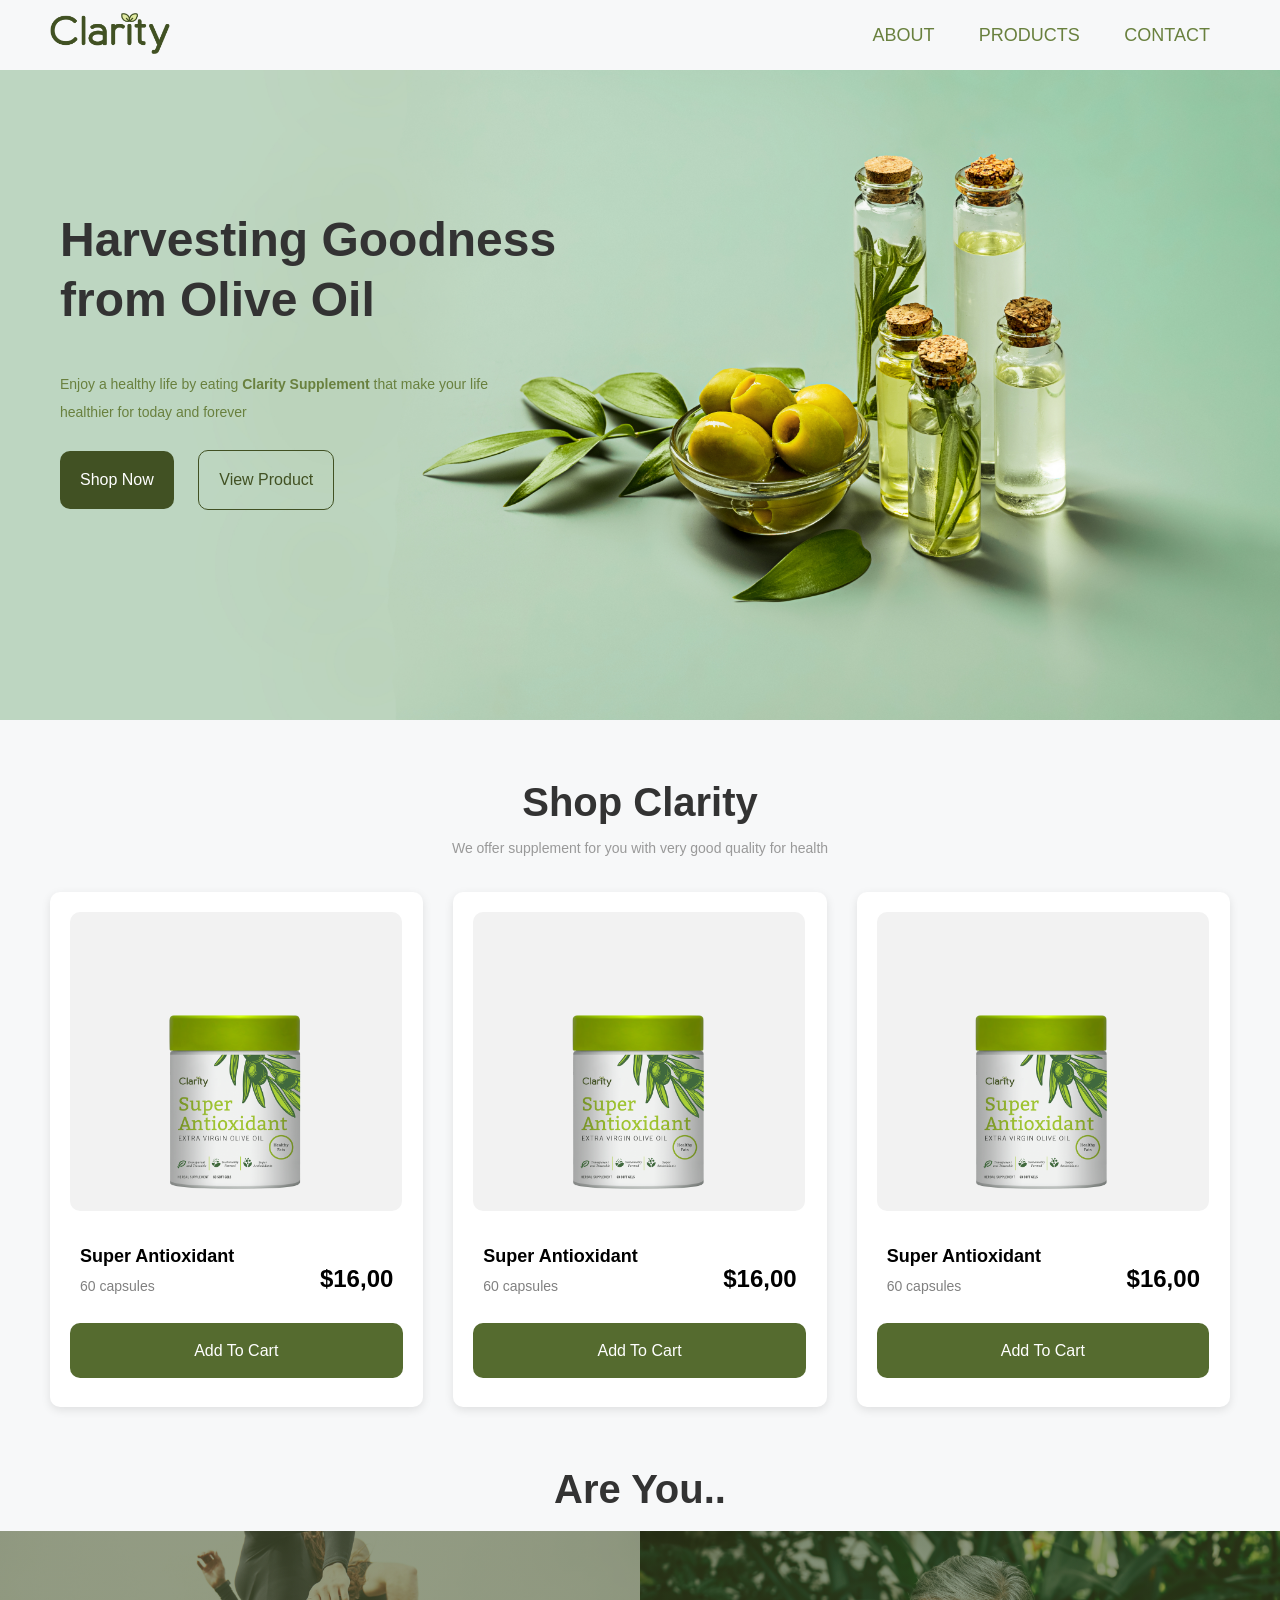
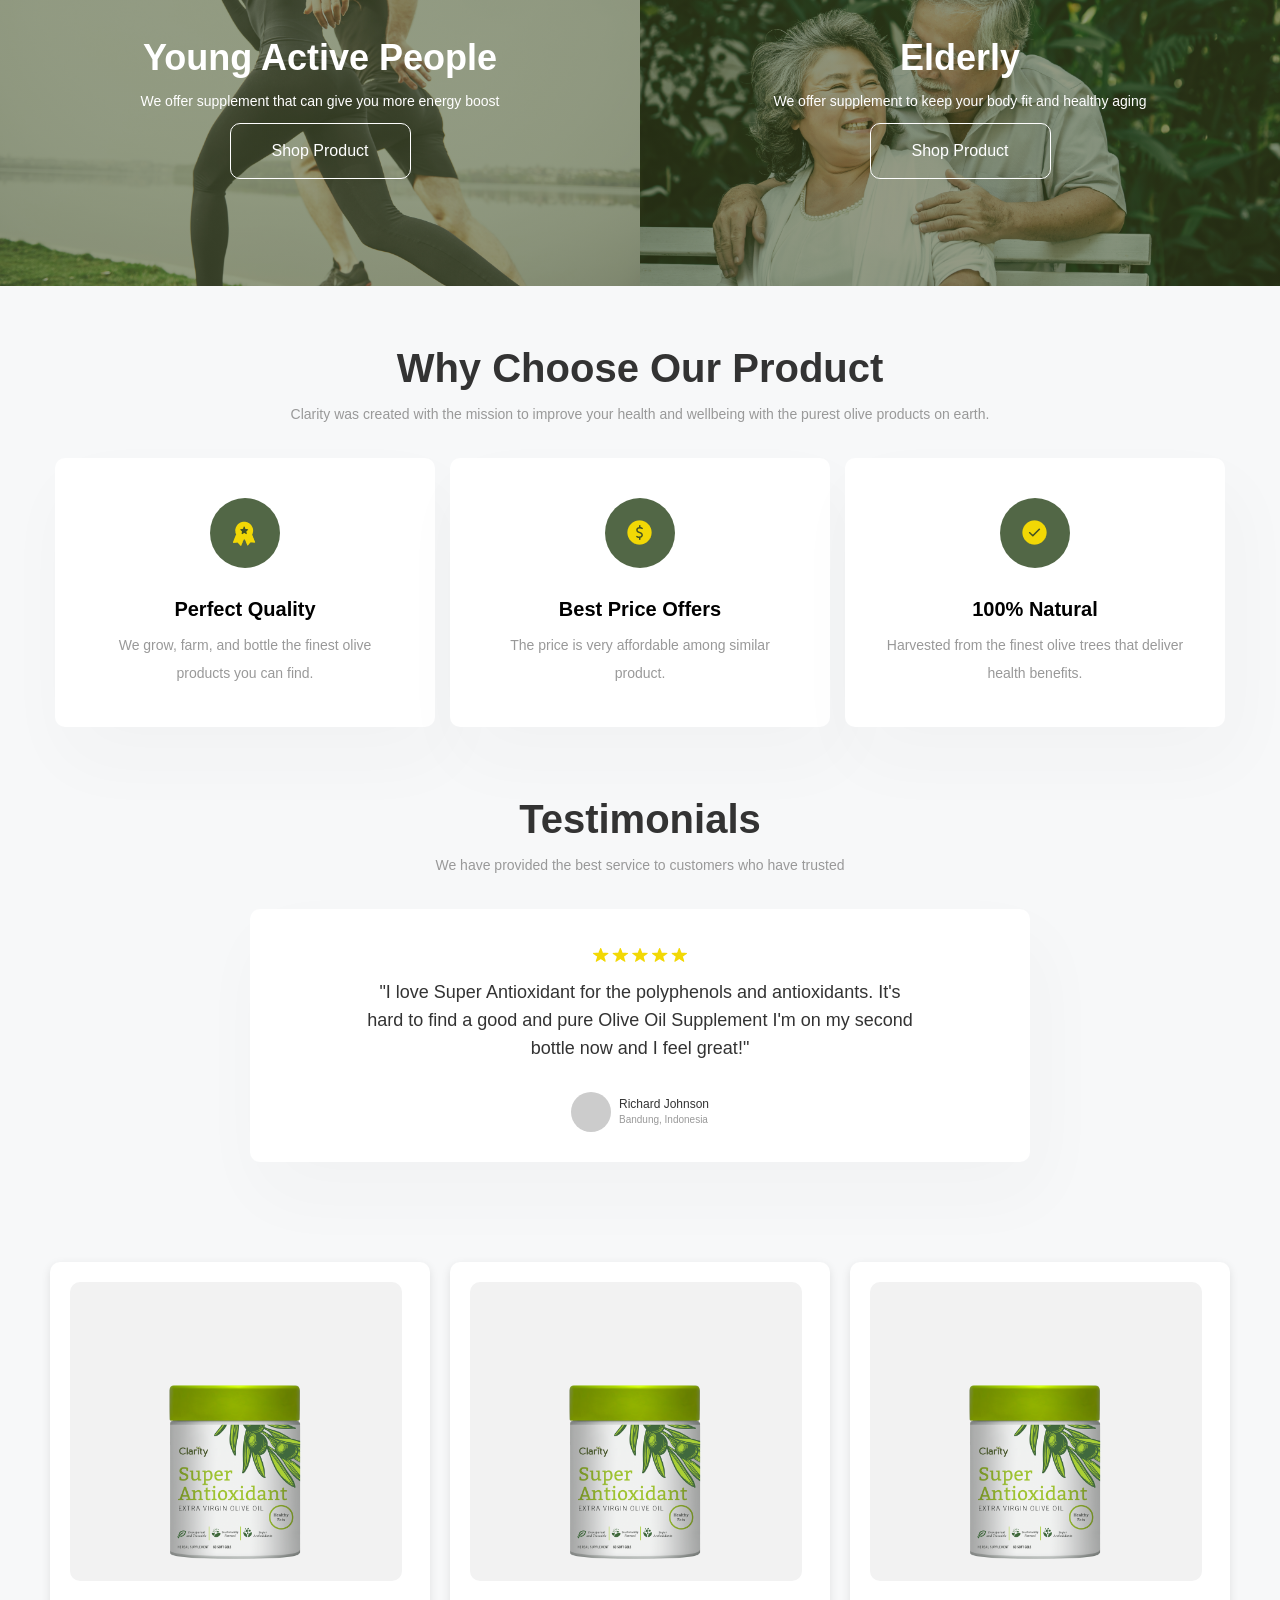
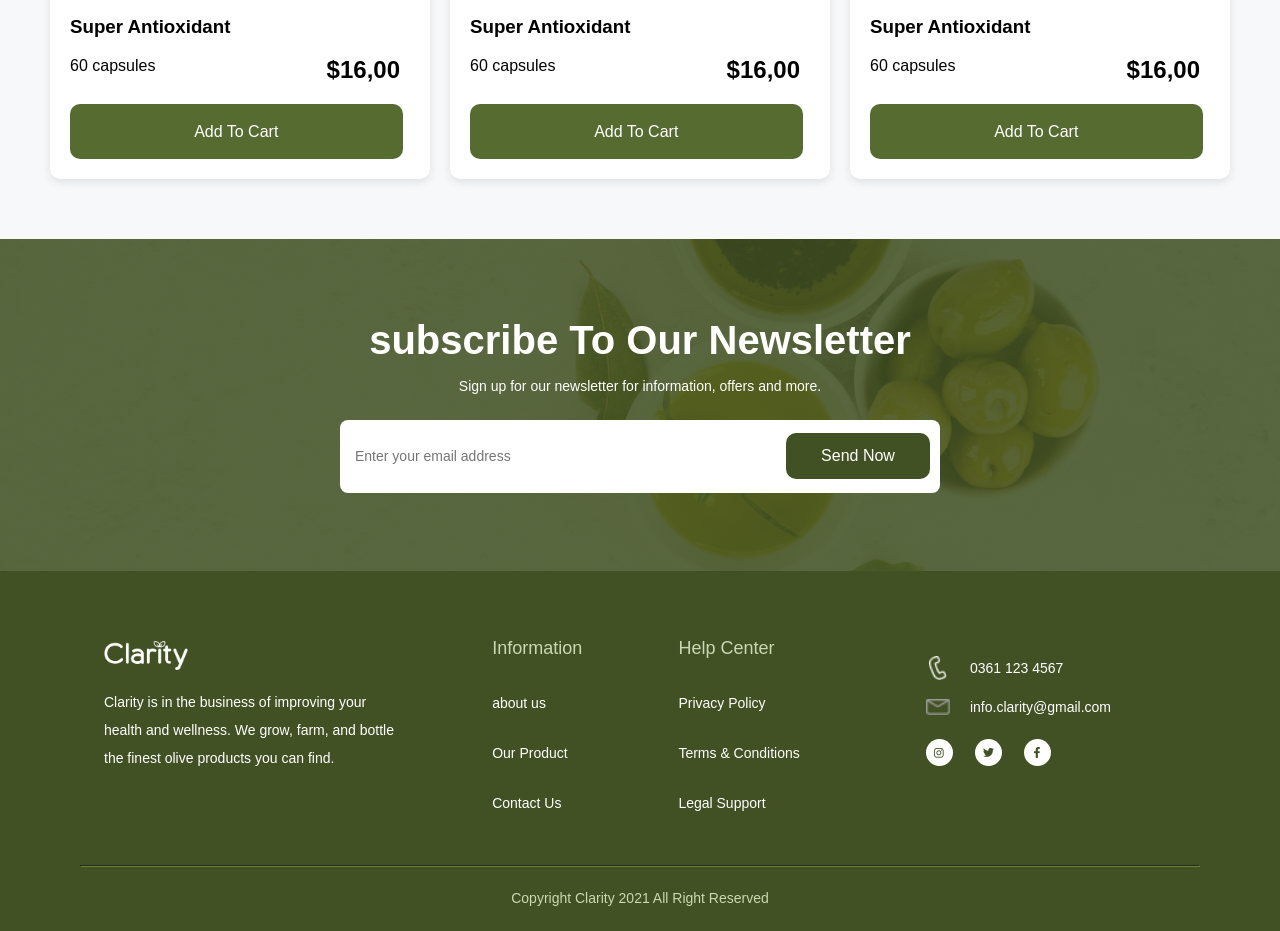
==== index.html @ 13e06db3 "Add files via upload" ====
<!DOCTYPE html>
<html lang="en">

<head>
    <meta charset="UTF-8">
    <meta name="viewport" content="width=device-width, initial-scale=1.0">
    <title>Clarity</title>
    <link rel="stylesheet" href="style.css">
    <script src="script.js"></script>
</head>


<body>
    <nav class="navbar">
        <a href="#" class="logo">
            <img src="image/logo-02.png" alt="logo">
        </a>
        <div class="nav-mobile">
            <button class="hamburger" onclick="toggleMenu()">☰</button>
            <div class="nav-menu" id="nav-menu">
                <a href="#ABOUT">ABOUT</a>
                <a href="#PRODUCTS">PRODUCTS</a>
                <a href="#CONTACT">CONTACT</a>
            </div>
        </div>

        <div class="nav-link">
            <a href="#ABOUT">ABOUT</a>
            <a href="#PRODUCTS">PRODUCTS</a>
            <a href="#CONTACT">CONTACT</a>
        </div>
    </nav>

    <section>
        <div class="hero">
            <div class="hero-text">
                <h1>Harvesting Goodness
                    from Olive Oil</h1>
                <p>Enjoy a healthy life by eating <span><strong>Clarity Supplement</strong> </span> that make your life
                    healthier for today and forever</p>
            </div>
            <div class="hero-button">
                <a href="#Shop" class="button-green button button-shop">Shop Now</a>
                <a href="#View" class="button-transparent button button-view">View Product</a>
            </div>
        </div>
    </section>

    <section>
        <div class="shop" id="PRODUCTS">
            <h2>Shop Clarity</h2>
            <p>We offer supplement for you with very good quality for health</p>
            <div class="product-container container">
                <div class="card">
                    <img src="image/supplement.png" alt="Super Antioxidant">
                    <h3>Super Antioxidant</h3>
                    <p>60 capsules</p>
                    <div class="price">
                        <span>$16,00</span>
                    </div>
                    <button class="button-green">Add To Cart</button>
                </div>
                <div class="card">
                    <img src="image/supplement.png" alt="Super Antioxidant">
                    <h3>Super Antioxidant</h3>
                    <p>60 capsules</p>
                    <div class="price">
                        <span>$16,00</span>
                    </div>
                    <button class="button-green">Add To Cart</button>
                </div>
                <div class="card">
                    <img src="image/supplement.png" alt="Super Antioxidant">
                    <h3>Super Antioxidant</h3>
                    <p>60 capsules</p>
                    <div class="price">
                        <span>$16,00</span>
                    </div>
                    <button class="button-green">Add To Cart</button>
                </div>
            </div>
        </div>
    </section>

        <div class="are">
            <h2>Are You..</h2>
            <div class="are-container">
                <div class="young">
                    <h3>Young Active People</h3>
                    <p>We offer supplement that can give you more energy boost</p>
                    <button class="button-transparent">Shop Product</button>
                </div>
                <div class="elderly">
                    <h3>Elderly</h3>
                    <p>We offer supplement to keep your body fit and healthy aging</p>
                    <button class="button-transparent">Shop Product</button>
                </div>
            </div>
        </div>


    <section>
        <div class="why">
            <h2>Why Choose Our Product</h2>
            <p>Clarity was created with the mission to improve your health and wellbeing with the purest olive products
                on
                earth.</p>
            <div class="why-container">
                <div class="why-card">
                    <div class="icon"><img src="image/37.png" alt="icon"></div>
                    <h3>Perfect Quality</h3>
                    <p>We grow, farm, and bottle the finest olive
                        products you can find.</p>
                </div>
                <div class="why-card">
                    <div class="icon"><img src="image/$.png" alt="icon"></div>
                    <h3>Best Price Offers</h3>
                    <p>The price is very affordable among
                        similar product.</p>
                </div>
                <div class="why-card">
                    <div class="icon"><img src="image/14.png" alt="icon"></div>
                    <h3>100% Natural</h3>
                    <p>Harvested from the finest olive trees
                        that deliver health benefits.</p>
                </div>
            </div>
        </div>

    </section>

        <div class="testimoni">
            <h2>Testimonials</h2>
            <p>We have provided the best service to customers who have trusted</p>

            <div class="desc-testi">
                <div class="stars">
                    <img src="image/Group 1685.png" alt="stars">
                </div>

                <p>"I love Super Antioxidant for the polyphenols and antioxidants.
                    It's hard to find a good and pure Olive Oil Supplement
                    I'm on my second bottle now and I feel great!"</p>

                <div class="profile">
                    <div class="profile-img"></div>
                    <div class="profile-info">
                        <p class="name">Richard Johnson</p>
                        <p class="location">Bandung, Indonesia</p>
                    </div>
                </div>
            </div>
        </div>


    <section>
        <div class="container">
            <div class="card-container">
                <div class="card1">
                    <img src="image/supplement.png" alt="Super Antioxidant">
                    <h3>Super Antioxidant</h3>
                    <p>60 capsules</p>
                    <div class="price">
                        <span>$16,00</span>
                    </div>
                    <button>Add To Cart</button>
                </div>

                <div class="card2">
                    <img src="image/supplement.png" alt="Super Antioxidant">
                    <h3>Super Antioxidant</h3>
                    <p>60 capsules</p>
                    <div class="price">
                        <span>$16,00</span>
                    </div>
                    <button>Add To Cart</button>
                </div>

                <div class="card3">
                    <img src="image/supplement.png" alt="Super Antioxidant">
                    <h3>Super Antioxidant</h3>
                    <p>60 capsules</p>
                    <div class="price">
                        <span>$16,00</span>
                    </div>
                    <button>Add To Cart</button>
                </div>
            </div>
        </div>
    </section>

        <div class="subscribe">
            <h2>subscribe To Our Newsletter</h2>
            <p>Sign up for our newsletter for information, offers and more.</p>
            <div class="send-subscribe">
                <input type="email" id="email" placeholder="Enter your email address" />
                <button type="submit" class="button submit-subscribe button-green">Send Now</button>
            </div>
        </div>


    <section>
        <footer id="CONTACT">
            <div class="footer-content container">
                <div class="footer-top">
                    <img src="image/logo-footer.png" alt="footer-logo">
                    <p class="desc-footer">
                        Clarity is in the business of improving
                        your health and wellness. We grow, farm,
                        and bottle the finest olive products you
                        can find.
                    </p>
                </div>

                <div class="information">
                    <h3>Information</h3>
                    <p><a href="#about_us">about us</a></p>
                    <p><a href="#Our_Product">Our Product</a></p>
                    <p><a href="#Contact_Us">Contact Us</a></p>
                </div>

                <div class="help-center">
                    <h3>Help Center</h3>
                    <p>Privacy Policy</p>
                    <p>Terms & Conditions</p>
                    <p>Legal Support</p>
                </div>

                <div class="footer-box">
                    <div class="call-email">
                        <div class="contact-item">
                            <img src="image/no-telp.png" alt="no-telp">
                            <p>0361 123 4567</p>
                        </div>
                        <div class="contact-item">
                            <img src="image/email.png" alt="email">
                            <p>info.clarity@gmail.com</p>
                        </div>
                    </div>

                    <div class="social-media">
                        <a><img src="image/ig.png" alt="ig"></a>
                        <a><img src="image/twiter.png" alt="twiter"></a>
                        <a><img src="image/fb.png" alt="fb"></a>
                    </div>
                </div>
            </div>
            
            <div class="footer-bottom">
                <hr>
                <p>Copyright Clarity 2021 All Right Reserved</p>
            </div>
        </footer>
    </section>

</body>

</html>
---- style.css ----
* {
    box-sizing: border-box;
}

html,
body {
    width: 100%;
    max-width: 100%;
    margin: 0;
    padding: 0;
    overflow-x: hidden;
}

body {

    font-family: sans-serif;
    background-color: #F7F8F9;
}



.card button,
.submit-subscribe {
    cursor: pointer;
}

h1,
h2,
.desc-testi p {
    color: #333333;
}

button,
input,
textarea,
select {
    font-family: inherit;
}

/*--header--*/

.logo img {
    width: 120px;
    height: 41px;
}

.navbar {
    display: flex;
    justify-content: space-between;
    align-items: center;
    padding: 15px 50px;
    height: auto;
    max-height: 70px;
}

.nav-link a {
    font-size: 18px;
    line-height: 100%;
    color: #69803E;
    text-decoration: none;
    margin: 0 20px;
}

.nav-mobile {
    display: none;
}

/*--hero--*/

.hero {
    position: relative;
    width: 100%;
    height: 650px;
    padding: 100px 60px;
    overflow: hidden;
}

.hero::before {
    content: "";
    position: absolute;
    inset: 0;
    background-image: url(image/bg-header.jpg);
    background-size: cover;
    background-position: 50% 50%;
    background-repeat: no-repeat;
    transform: scaleX(-1);
    z-index: 0;
}

.hero-text,
.hero-button,
.hero-button .button-view {
    position: relative;
    z-index: 1;
}

.hero-text h1 {
    font-family: sans-serif;
    width: 530px;
    height: 120px;
    font-weight: 700;
    font-size: 48px;
    line-height: 60px;
    font-weight: bold;
}

.hero p {
    color: #69803E;
    width: 476px;
    height: 56px;
    font-weight: 400;
    font-size: 14px;
    line-height: 28px;
}

.hero-button a {
    display: inline-block;
    color: #fff;
    border-radius: 10px;
    text-decoration: none;
    background-color: #415123;
    padding: 20px;
    margin: 10px 20px 0 0;
}

.hero-button .button-view {
    background: transparent;
    border: 1px solid #415123;
    color: #415123;
    border-width: 1px;
    border-radius: 10px;
}

/*-- product --*/
.shop h2,
.are h2,
.why h2,
.testimoni h2,
.subscribe h2 {
    font-weight: 700;
    font-size: 40px;
    line-height: 64px;
    text-align: center;
    margin: 0;
}

.shop p,
.why p,
.testimoni p,
.subscribe p {
    font-size: 14px;
    text-align: center;
    margin: 0 auto;
    color: #999999;
    margin-bottom: 30px;
    line-height: 28px;
}

.shop h2 {
    margin-top: 50px;
}

.shop {
    text-align: center;
}

.product-container {
    display: flex;
    justify-content: center;
    gap: 30px;
    padding: 0 20px;
}

.card {
    width: 100%;
    max-width: 380px;
    height: 514.58px;
    background: #fff;
    padding: 20px;
    border-radius: 10px;
    box-shadow: 0 3px 10px rgba(0, 0, 0, 0.1);
    text-align: left;
}

.card img {
    display: block;
    justify-self: center;
    margin-bottom: 35px;
    max-width: 332px;
    width: 100%;
    height: 298.85px;
    border-radius: 10px;
    background: #F2F2F2;
    object-fit: contain;
}

.card h3 {
    margin: 0 0 5px 10px;
    font-size: 18px;
    text-align: left;
}

.card p {
    margin: 0;
    margin-left: 10px;
    color: gray;
    font-size: 14px;
    text-align: left;
}

.price {
    font-weight: 600;
    font-size: 24px;
    text-align: right;
    margin: -35px 10px 20px 0;
}


.card button {
    width: 100%;
    max-width: 332.5px;
    height: 55.42px;
    background: #556b2f;
    font-size: 16px;
    color: white;
    border: none;
    border-radius: 10px;
    cursor: pointer;
    margin-top: 10px;
}

.card button:hover,
.submit-subscribe:hover,
.button-shop:hover {
    background: #2d3a17;
}

/*--are--*/

.are {
    text-align: center;
    padding: 50px 0;
    margin: 0;
    width: 100%;
    height: auto;
}

.are h2 {
    margin-bottom: 10px;
}

.are-container {
    display: flex;
    width: 100%;
    gap: 0;
    margin: 0;
}

.young,
.elderly {
    position: relative;
    width: 50%;
    height: 355px;

    background-size: cover;
    background-position: center;
    background-repeat: no-repeat;

    display: flex;
    flex-direction: column;
    justify-content: center;
    align-items: center;

    color: white;
    text-align: center;
}

.young {
    background-image: linear-gradient(rgba(65, 81, 35, 0.55),
            rgba(65, 81, 35, 0.55)),
        url("image/young.jpg");
}

.elderly {
    background-image: linear-gradient(rgba(65, 81, 35, 0.55),
            rgba(65, 81, 35, 0.55)),
        url("image/alder.jpg");
}

.are-container h3 {
    font-size: 36px;
    margin: 0;
    color: white;
}

.young p,
.elderly p {
    font-size: 14px;
}

.are button {
    background: transparent;
    border: 1px solid white;
    color: white;
    width: 181px;
    height: 56px;
    border-width: 1px;
    border-radius: 10px;
    font-size: 16px;
}

/*--why--*/

.why {
    text-align: center;
    width: 100%;
    height: auto;
}

.why-container {
    display: flex;
    justify-content: center;
    gap: 15px;
    margin: 20px 0;
    width: 100%;
    padding: 0 20px;
}

.why-card {
    background: white;
    width: 380px;
    height: auto;
    padding: 40px;
    border-radius: 10px;
    box-shadow: 10px 32px 72px 0px rgba(51, 51, 51, 0.03);
    border-radius: 10px;
}



.why-container .icon {
    width: 70.8px;
    height: 70.8px;
    background-color: #526746;
    border-radius: 50%;
    margin: 0 auto;
    display: flex;
    justify-content: center;
    align-items: center;

    font-size: 25px;

}

.why-card h3 {
    font-size: 20px;
    margin: 30px 0 10px;
}

.why-card p {
    color: #999;
    font-size: 14px;
    line-height: 28px;
    margin: 0;
}

/*--testimoni--*/
.testimoni {
    text-align: center;
    padding: 40px 0;
    margin-bottom: 60px;
    width: 100%;
    height: auto;
}

.desc-testi {
    padding: 30px 20px;
    margin: 0 auto;
    width: 780px;
    max-width: 90%;
    min-height: 243px;
    background: #FFFFFF;
    box-shadow: 10px 32px 72px 0px rgba(51, 51, 51, 0.03);
    border-radius: 10px;
}

.stars {
    padding-bottom: 10px;
}

.desc-testi .stars {
    font-size: 25px;
}

.desc-testi>p {
    width: 551px;
    max-width: 90%;
    margin: 0 auto;
    font-size: 18px;
    line-height: 28px;
    text-align: center;
    color: #333333;

}

.profile {
    display: flex;
    justify-content: center;
    align-items: center;
    gap: 8px;
    margin-top: 30px;
}

.profile-info p {
    margin: 0;
    line-height: 15px;
    text-align: left;
}

.profile-info .name {
    font-size: 12px;
    color: #333333;
}

.profile-info .location {
    font-size: 10px;
    color: #999999;
}


.profile-img {
    width: 40px;
    height: 40px;
    border-radius: 50%;
    background: #ccc;
}

/*--subscribe--*/
.subscribe {
    background-image: linear-gradient(rgba(65, 81, 35, 0.86),
            rgba(65, 81, 35, 0.86)),
        url("image/subscribe.jpg");

    position: relative;
    width: 100%;
    height: 332px;

    background-size: cover;
    background-position: center;
    background-repeat: no-repeat;

    display: flex;
    flex-direction: column;
    justify-content: center;
    align-items: center;

    box-sizing: border-box;
    padding-bottom: 45px;
}

.subscribe h2 {
    padding-top: 35px;
}

.subscribe p {
    margin-bottom: 20px;
}

.subscribe h2,
.subscribe p,
.submit-subscribe {
    color: #FFFFFF;
}

.send-subscribe {

    position: relative;
    width: 600px;
}

#email,
.submit-subscribe {
    border: none;
    position: relative;
}

#email {
    width: 100%;
    height: 73px;
    font-size: 14px;
    border-radius: 8px;
    border: none;
    box-sizing: border-box;
    padding: 0 160px 0 15px;
}

.submit-subscribe {
    width: 144px;
    height: 46px;
    position: absolute;
    right: 10px;
    top: 50%;
    font-size: 16px;
    transform: translateY(-50%);
    justify-content: center;
    border-radius: 10px;
    background-color: #415123;
}

/*--------------------------------------------------------*/
.container {
    width: 100%;
    max-width: 1228px;
    padding: 0 24px;
    margin: 0 auto;
}

.card-container {
    display: grid;
    grid-template-columns: repeat(3, 1fr);
    grid-template-rows: repeat(1, 1fr);
    gap: 20px;
    margin-bottom: 60px;
    justify-content: center;
}

.card1 img,
.card2 img,
.card3 img {
    display: block;
    justify-self: center;
    margin-bottom: 35px;
    max-width: 332px;
    width: 100%;
    height: 298.85px;
    border-radius: 10px;
    background: #F2F2F2;
    object-fit: contain;
}

.card1,
.card2,
.card3 {
    width: 100%;
    max-width: 380px;
    box-sizing: border-box;
    background: #fff;
    padding: 20px;
    border-radius: 10px;
    box-shadow: 0 3px 10px rgba(0, 0, 0, 0.1);
    text-align: left;
    justify-content: center;
}

.card1 button,
.card2 button,
.card3 button {
    width: 100%;
    max-width: 332.5px;
    height: 55.42px;
    background: #556b2f;
    font-size: 16px;
    color: white;
    border: none;
    border-radius: 10px;
    cursor: pointer;
    margin: 0;
}

/*--------------------------------------------------------*/




/*--footer--*/
footer {
    background-color: #415123;
    width: 100%;
    padding: 50px 80px 25px;
    color: white;
}

.footer-content {
    width: 100%;
    display: flex;
    flex-wrap: wrap;
    text-align: left;
    justify-content: space-between;
    letter-spacing: normal;
    padding-bottom: 20px;
}

.footer-top img {
    width: 84px;
    height: 29px;
    margin: 20px 20px 0 0;
}

.desc-footer {
    font-weight: 400;
    font-size: 14px;
    line-height: 28px;
    letter-spacing: 0%;
    width: 292px;
}

.information h3,
.help-center h3 {
    font-weight: 500;
    font-size: 18px;
    line-height: 100%;
    letter-spacing: 0%;
}

.information h3,
.help-center h3,
.footer-bottom {
    color: #CBD8B4;
}

.information a,
.help-center p,
.desc-footer,
.footer-box p {
    text-decoration: none;
    color: #FFFFFF;
}

.information p,
.help-center p {
    padding-top: 20px;
    font-size: 14px;
}

.footer-box {
    margin: 35px 65px 0 30px;
}

.call-email {
    display: flex;
    flex-direction: column;
    gap: 15px;
}

.contact-item {
    display: flex;
    align-items: center;
    gap: 20px;
}

.contact-item img {
    width: 24px;
    height: 24px;
    object-fit: contain;
    margin: 0;
}

.contact-item p {
    margin: 0;
    font-size: 14px;
    color: #FFFFFF;
}

.social-media {
    display: flex;
    justify-content: left;
    gap: 22px;
    margin-top: 20px;
}

.social-media a {
    width: 27px;
    height: 27px;
    background-color: #FFFFFF;
    border-radius: 50%;
    margin: 0;
    font-size: 11px;
    line-height: 100%;
    display: flex;
    justify-content: center;
    align-items: center;
    color: #415123;
}

.social-media img {
    text-align: center;
    font-size: 11px;
}

.social-media a:hover {
    transform: scale(1.1);
}

.footer-bottom {
    width: 100%;
    margin-top: 20px;
}

.footer-bottom p {
    margin: 0;
    text-align: center;
    padding-top: 15px;
    font-weight: 400;
    font-size: 14px;
}

hr {
    width: 100%;
    align-items: center;
    border-width: 1px;
    border-color: #69803E;
}


@media (max-width: 600px) {

    * {
        box-sizing: border-box;
    }

    html,
    body {
        width: 100%;
        max-width: 100%;
        overflow-x: hidden;
    }

    .shop h2,
    .are h2,
    .why h2,
    .testimoni h2,
    .subscribe h2 {
        font-size: 28px;
        line-height: 36px;
        margin: 0 auto;
        margin: 20px 0;
        text-align: center;
    }

    .shop p,
    .why p,
    .testimoni p,
    .subscribe p {
        width: 100%;
        font-size: 12px;
        line-height: 22px;
        margin-bottom: 25px;
        text-align: center;
        padding: 0 60px 0;
    }

    /*---- header ----*/

    .nav-mobile {
        display: block;
    }

    .hamburger {
        display: block;
        border: none;
        background: transparent;
        color: #415123;
        font-size: 18px;
        cursor: pointer;
        padding: 0;
    }

    .navbar {
        height: 55px;
        padding: 0 20px;
        position: relative;
        display: flex;
        align-items: center;
        justify-content: space-between;
        background-color: #fff;
        z-index: 20;
    }

    .nav-link {
        display: none;
    }

    #nav-menu {
        display: none;
    }

    .navbar #nav-menu.active {
        display: flex;
        flex-direction: column;

        position: absolute;
        right: 0;

        width: 264px;
        height: 582.82px;


        padding: 15px 20px;
        margin: 0;

        background-color: #fff;
        z-index: 30;
    }

    .navbar #nav-menu.active a {
        display: block;
        color: #415123;
        text-decoration: none;
        font-size: 12px;
        margin-bottom: 16px;
    }

    .logo img {
        width: 75px;
        height: auto;
        margin-left: 0;
    }


    /*---- hero ----*/

    .hero {
        width: 100%;
        text-align: center;
        margin: 0 auto;
        padding-bottom: 30px;
    }

    .hero::before {
        content: "";
        position: absolute;
        inset: 0;
        background-image: url(image/bg.jpg);
        width: 100%;
        background-size: cover;
        background-repeat: no-repeat;
        transform: scaleX(-1);
        z-index: 0;
    }

    .hero-text {
        margin-top: -50px;
        text-align: center;
    }

    .hero-text h1 {
        font-size: 28px;
        line-height: 40px;
    }

    .hero-text p {
        font-size: 13px;
        line-height: 22px;
    }

    .hero-text h1,
    .hero p {

        height: auto;
        width: 100%;
        text-align: center;
    }

    .hero-button {
        display: flex;
        justify-content: center;
        align-items: center;
        gap: 25px;
        margin-top: 20px;
    }

    .hero-button a {
        box-sizing: border-box;
        width: 111px;
        height: 38px;
        padding: 0;
        margin: 0;
        display: flex;
        justify-content: center;
        align-items: center;
        font-size: 11px;
        line-height: normal;
        text-align: center;
        border-radius: 10px;
    }


    /*---- shop ----*/

    .shop {
        text-align: center;
    }


    .shop h2 {
        margin-top: 40px;
    }

    .product-container {
        width: 100%;
        flex-direction: column;
        align-items: center;
        gap: 50px;
        padding: 0 50px;
    }

    .card {
        width: 100%;
        height: auto;
        max-width: 330px;
        padding: 15px;
    }

    .card img {
        width: 100%;
        height: auto;
        margin-top: 0;
    }

    .card h3,
    .price {
        font-size: 14px;
        margin: 0;
    }

    .card p {
        font-size: 12px;
        text-align: left;
        padding: 0;
        margin: 5px 0 25px;
    }

    .price {
        margin-top: -50px;
        margin-bottom: 20px;
    }

    .card button {
        text-align: center;
        font-size: 11px;
        width: 100%;
        height: 34px;
        margin: 0;
    }

    /*---- are ----*/

    .are-container {
        flex-direction: column;
        width: 100%;
        text-align: center;
    }

    .young,
    .elderly {
        width: 100%;
        height: 300px;
        line-height: 15px;
    }

    .are-container h3 {
        font-size: 20px;
    }

    .are-container p {
        width: 239px;
        font-size: 11px;
    }

    .are-container button {
        width: 117px;
        height: 25px;
        font-size: 11px;
    }

    /*---- why ----*/

    .why {
        text-align: center;
        margin: 0;
    }

    .why-container {
        width: 100%;
        flex-direction: column;
        align-items: center;
        gap: 20px;
        padding: 0 20px;
    }

    .why-card {
        width: 100%;
        max-width: 330px;
        height: auto;
        min-height: 220px;
        padding: 30px 0 10px;
        margin: 0 auto;
    }


    .why-card h3 {
        font-size: 18px;
    }

    .why h2 {
        width: 100%;
        max-width: 325px;
        margin-left: auto;
        margin-right: auto;
    }

    /*---- testi ----*/

    .testimoni {

        text-align: center;
        margin: 0;
    }

    .desc-testi {
        width: 100%;
        height: auto;
        min-height: 280px;
        padding: 30px;
    }

    .stars {
        padding-top: 13px;
    }

    .desc-testi .stars img {
        width: 73px;
        height: 10.53px;
    }

    .desc-testi>p {
        width: 100%;
        margin: 0 auto;
        font-size: 12px;
        line-height: 1.8;
        text-align: center;
        padding: 15px 10px 0;
    }

    .profile {
        margin: 0;
        padding-top: 20px;
    }

    .profile p {
        font-size: 10px;
        margin: -8px 0;
        padding: 0;
    }

    /*---------------------------------------------------*/
    .card-container {
        grid-template-columns: 1fr;
        justify-items: center;
    }

    .card1,
    .card2,
    .card3 {
        width: 100%;
        max-width: 380px;
    }

    .card3 {
        grid-column: auto;
    }

    .card1 button,
    .card2 button,
    .card3 button {
        margin-top: 20px;
    }


    /*---- subscribe ----*/

    .subscribe {
        padding-bottom: 10px;
        background-position: 85% 15%;
    }

    .send-subscribe {
        width: calc(100% - 30px);
        max-width: 335px;
    }

    #email {
        height: 40px;
        padding: 0 95px 0 12px;
    }

    #email,
    .submit-subscribe {
        font-size: 9px;
    }

    .submit-subscribe {
        width: 78px;
        height: 25px;
        right: 10px;
        border-radius: 9px;
    }

    /*---- footer ----*/

    footer {
        width: 100%;
        max-width: 100%;
        margin: 0;
        padding: 35px 20px 20px;
        display: flex;
        flex-direction: column;
        align-items: center;
        text-align: center;
        gap: 10px;
        height: auto;
        overflow: hidden;
    }

    .footer-top {
        width: 100%;
        text-align: center;
        margin: 0;
    }

    .footer-top img {
        width: 84px;
        height: 29px;
        margin: 0;
    }

    .desc-footer {
        width: 100%;
        max-width: 292px;
        margin: 10px auto 0;
        text-align: center;
        padding: 0;
    }

    .information,
    .help-center {
        width: 100%;
        text-align: center;
        padding: 20px;
    }

    .information h3,
    .help-center h3 {
        font-size: 14px;
        margin-bottom: 10px;
    }

    .information p,
    .help-center p {
        padding: 8px;
        margin: 0;
    }

    .footer-box {
        width: 100%;
        margin: 0;
        padding: 20px;
        display: flex;
        flex-direction: column;
        align-items: center;
    }

    .contact-item {
        justify-content: center;
    }

    .contact-item img {
        width: 16px;
        height: 16px;
    }

    .social-media,
    .contact-item {
        width: 100%;
        align-items: center;
        justify-content: center;
    }

    .social-media {
        margin-top: 15px;
    }

    .call-email {
        gap: 5px;
    }

    .desc-footer,
    .information p,
    .help-center p,
    .call-email p,
    .contact-item {
        font-size: 12px;
    }

    .footer-bottom {
        width: 100%;
        margin: 0;
        text-align: center;
    }

    .footer-bottom p {
        padding-top: 10px;
        font-size: 11px;
    }



}

@media (max-width: 900px) and (min-width: 600px) {
    .card-container {
        grid-template-columns: repeat(2, 1fr);
        justify-items: center;
    }

    .card3 {
        grid-column: 1 / -1;
        justify-self: center;
    }

    .product-container {
        display: grid;
        gap: 25px;
        padding: 0 30px;
    }

    .card:last-child {
        grid-column: 1 / 3;
        justify-self: center;
        width: 100%;
        max-width: 380px;
    }

    .card img {
        margin-bottom: 50px;
    }

    .card h3,
    .card p {
        margin: 0;
    }

    .young p,
    .elderly p {
        padding: 20px;
        margin: 0;
    }

    .footer-box {
        margin: 0;
    }
}
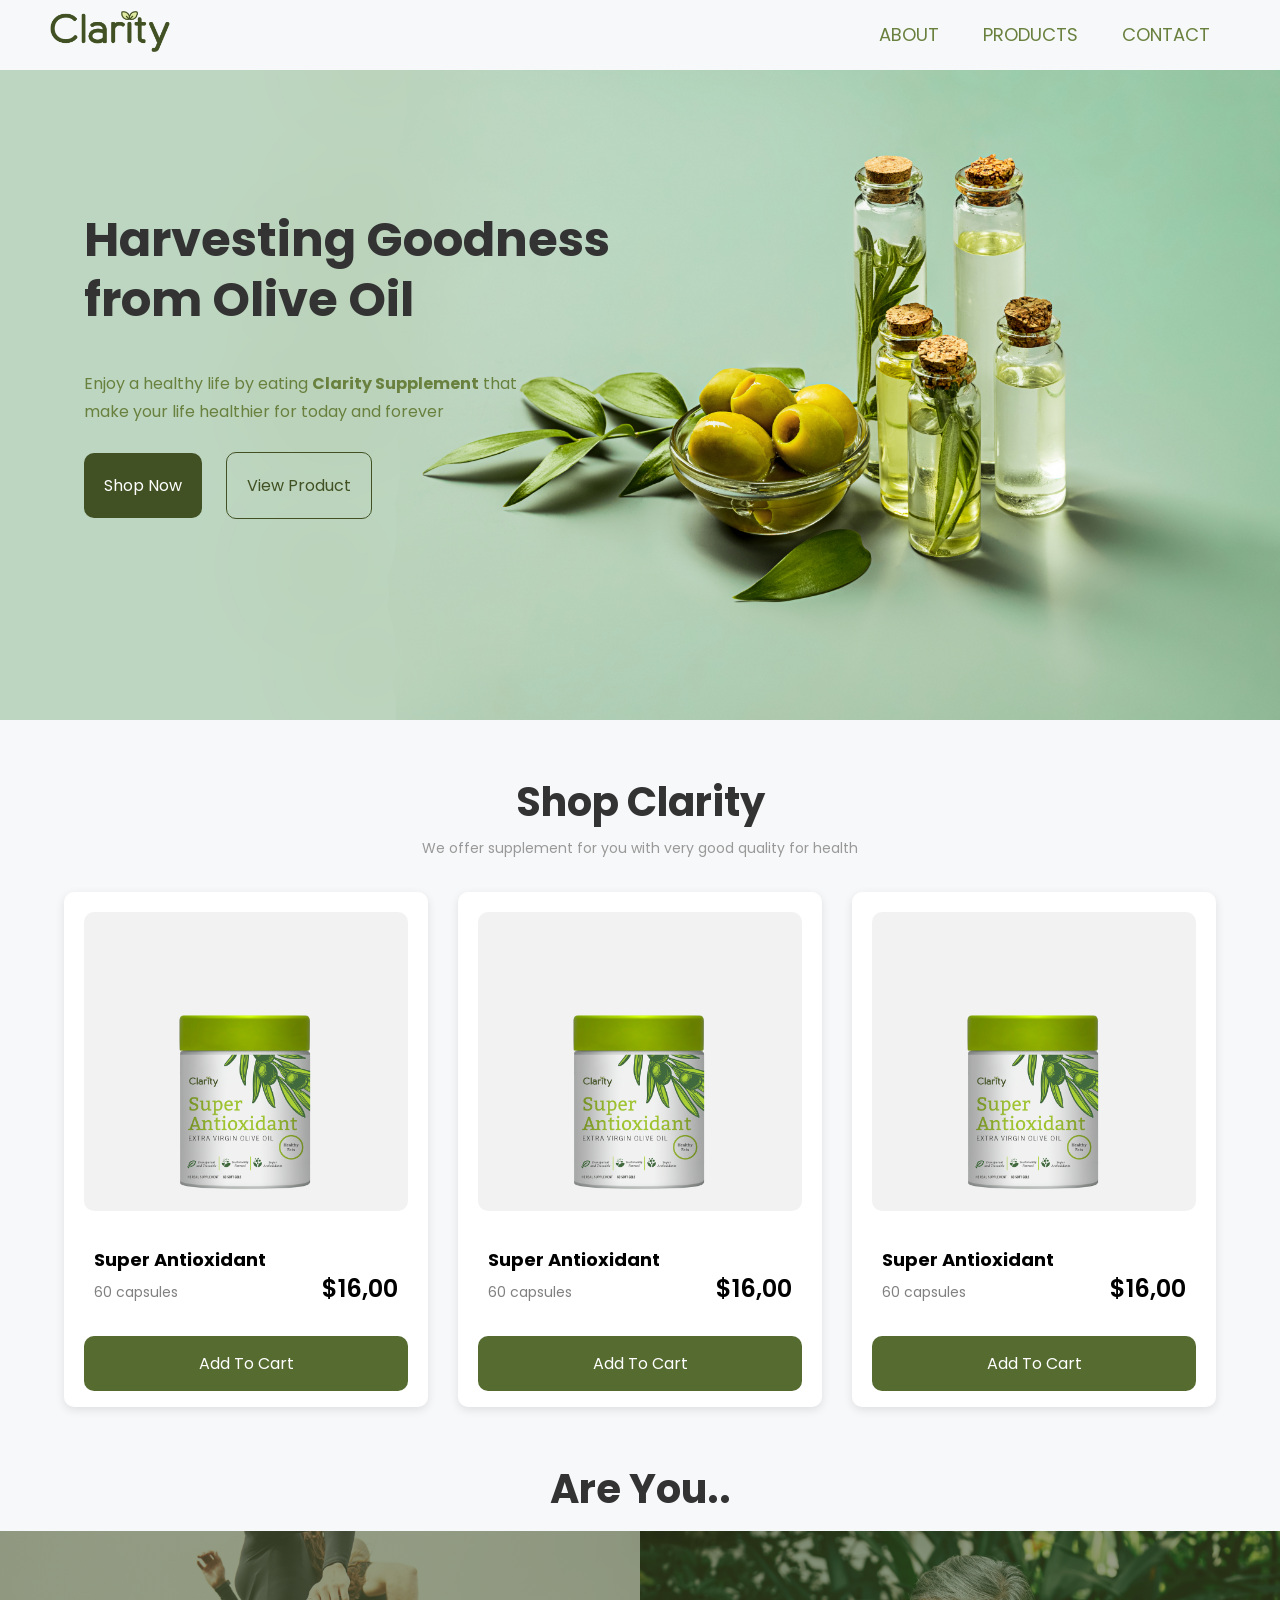
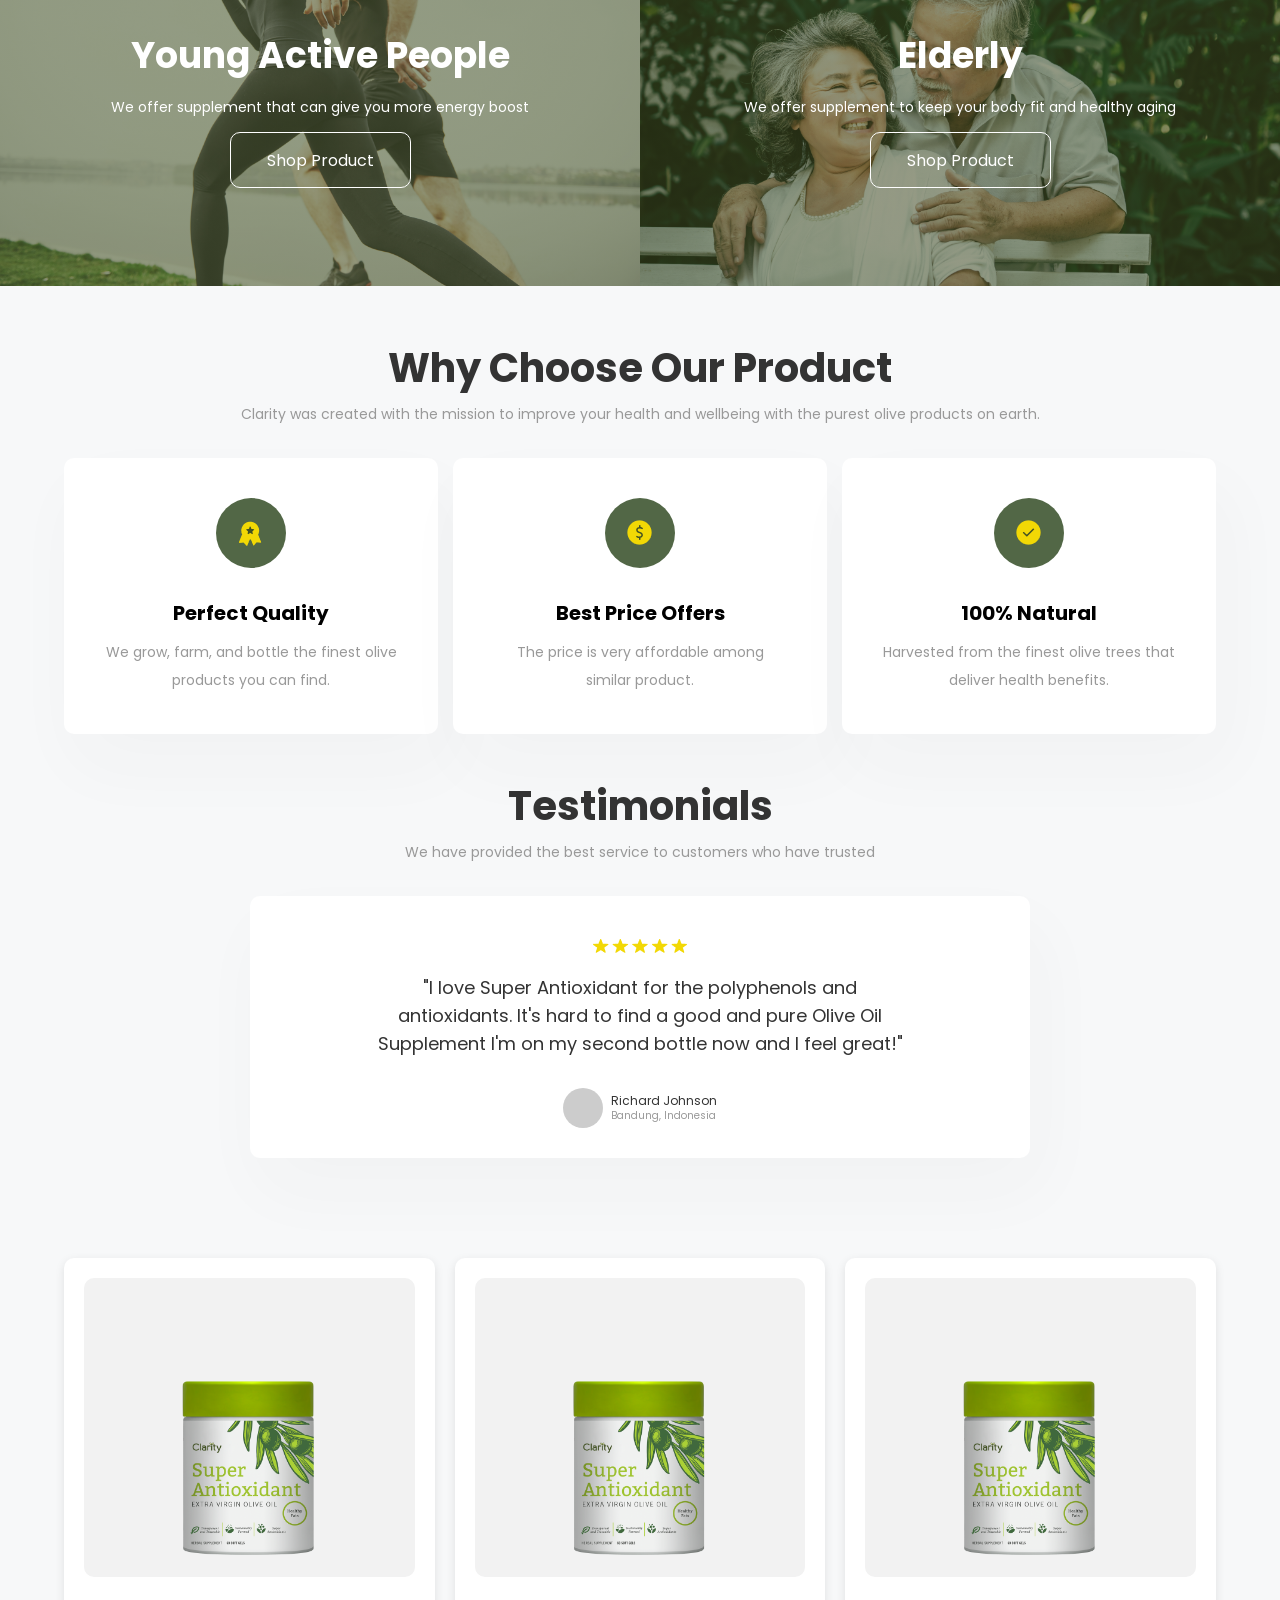
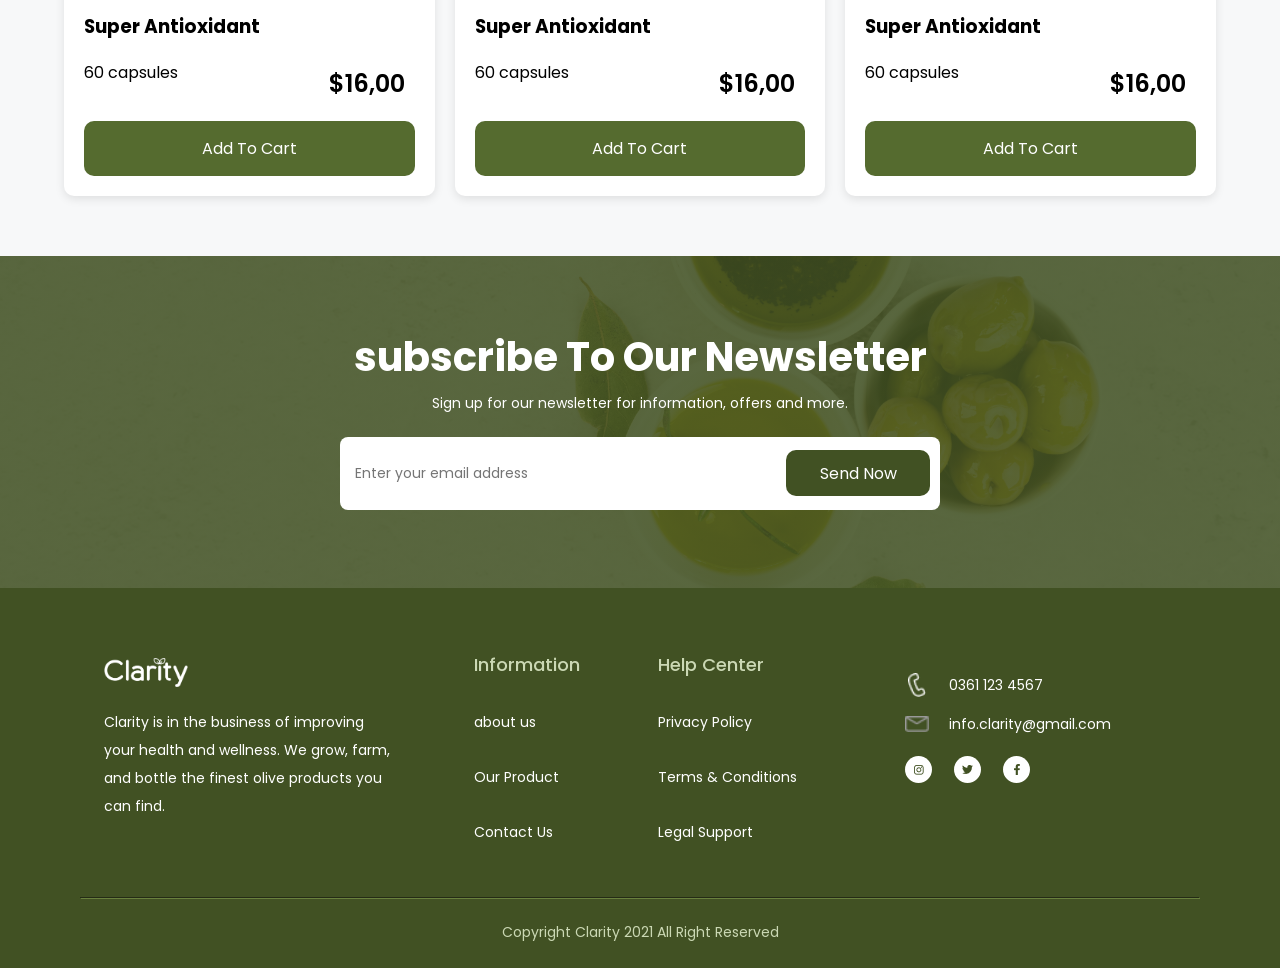
==== commit 89b4052b: "Add files via upload" ====
--- a/index.html
+++ b/index.html
@@ -33,13 +33,13 @@
 
     <section>
         <div class="hero">
-            <div class="hero-text">
+            <div class="hero-text container">
                 <h1>Harvesting Goodness
                     from Olive Oil</h1>
                 <p>Enjoy a healthy life by eating <span><strong>Clarity Supplement</strong> </span> that make your life
                     healthier for today and forever</p>
             </div>
-            <div class="hero-button">
+            <div class="hero-button container">
                 <a href="#Shop" class="button-green button button-shop">Shop Now</a>
                 <a href="#View" class="button-transparent button button-view">View Product</a>
             </div>
@@ -105,7 +105,7 @@
             <p>Clarity was created with the mission to improve your health and wellbeing with the purest olive products
                 on
                 earth.</p>
-            <div class="why-container">
+            <div class="why-container container">
                 <div class="why-card">
                     <div class="icon"><img src="image/37.png" alt="icon"></div>
                     <h3>Perfect Quality</h3>
--- a/style.css
+++ b/style.css
@@ -1,3 +1,5 @@
+@import url('https://fonts.googleapis.com/css2?family=Cormorant+Garamond:ital,wght@0,300..700;1,300..700&family=Manrope:wght@200..800&family=Poppins:ital,wght@0,100;0,200;0,300;0,400;0,500;0,600;0,700;0,800;0,900;1,100;1,200;1,300;1,400;1,500;1,600;1,700;1,800;1,900&display=swap');
+
 * {
     box-sizing: border-box;
 }
@@ -13,10 +15,9 @@
 
 body {
 
-    font-family: sans-serif;
+    font-family: Poppins;
     background-color: #F7F8F9;
 }
-
 
 
 .card button,
@@ -87,6 +88,11 @@
     z-index: 0;
 }
 
+.hero-text {
+    width: 1200px;
+    
+}
+
 .hero-text,
 .hero-button,
 .hero-button .button-view {
@@ -95,7 +101,7 @@
 }
 
 .hero-text h1 {
-    font-family: sans-serif;
+    font-family: Poppins;
     width: 530px;
     height: 120px;
     font-weight: 700;
@@ -109,7 +115,7 @@
     width: 476px;
     height: 56px;
     font-weight: 400;
-    font-size: 14px;
+    font-size: 16px;
     line-height: 28px;
 }
 
@@ -231,9 +237,11 @@
 
 .card button:hover,
 .submit-subscribe:hover,
-.button-shop:hover {
+.button-shop:hover
+#nav-menu a:hover {
     background: #2d3a17;
 }
+
 
 /*--are--*/
 
@@ -510,7 +518,7 @@
 /*--------------------------------------------------------*/
 .container {
     width: 100%;
-    max-width: 1228px;
+    max-width: 1200px;
     padding: 0 24px;
     margin: 0 auto;
 }
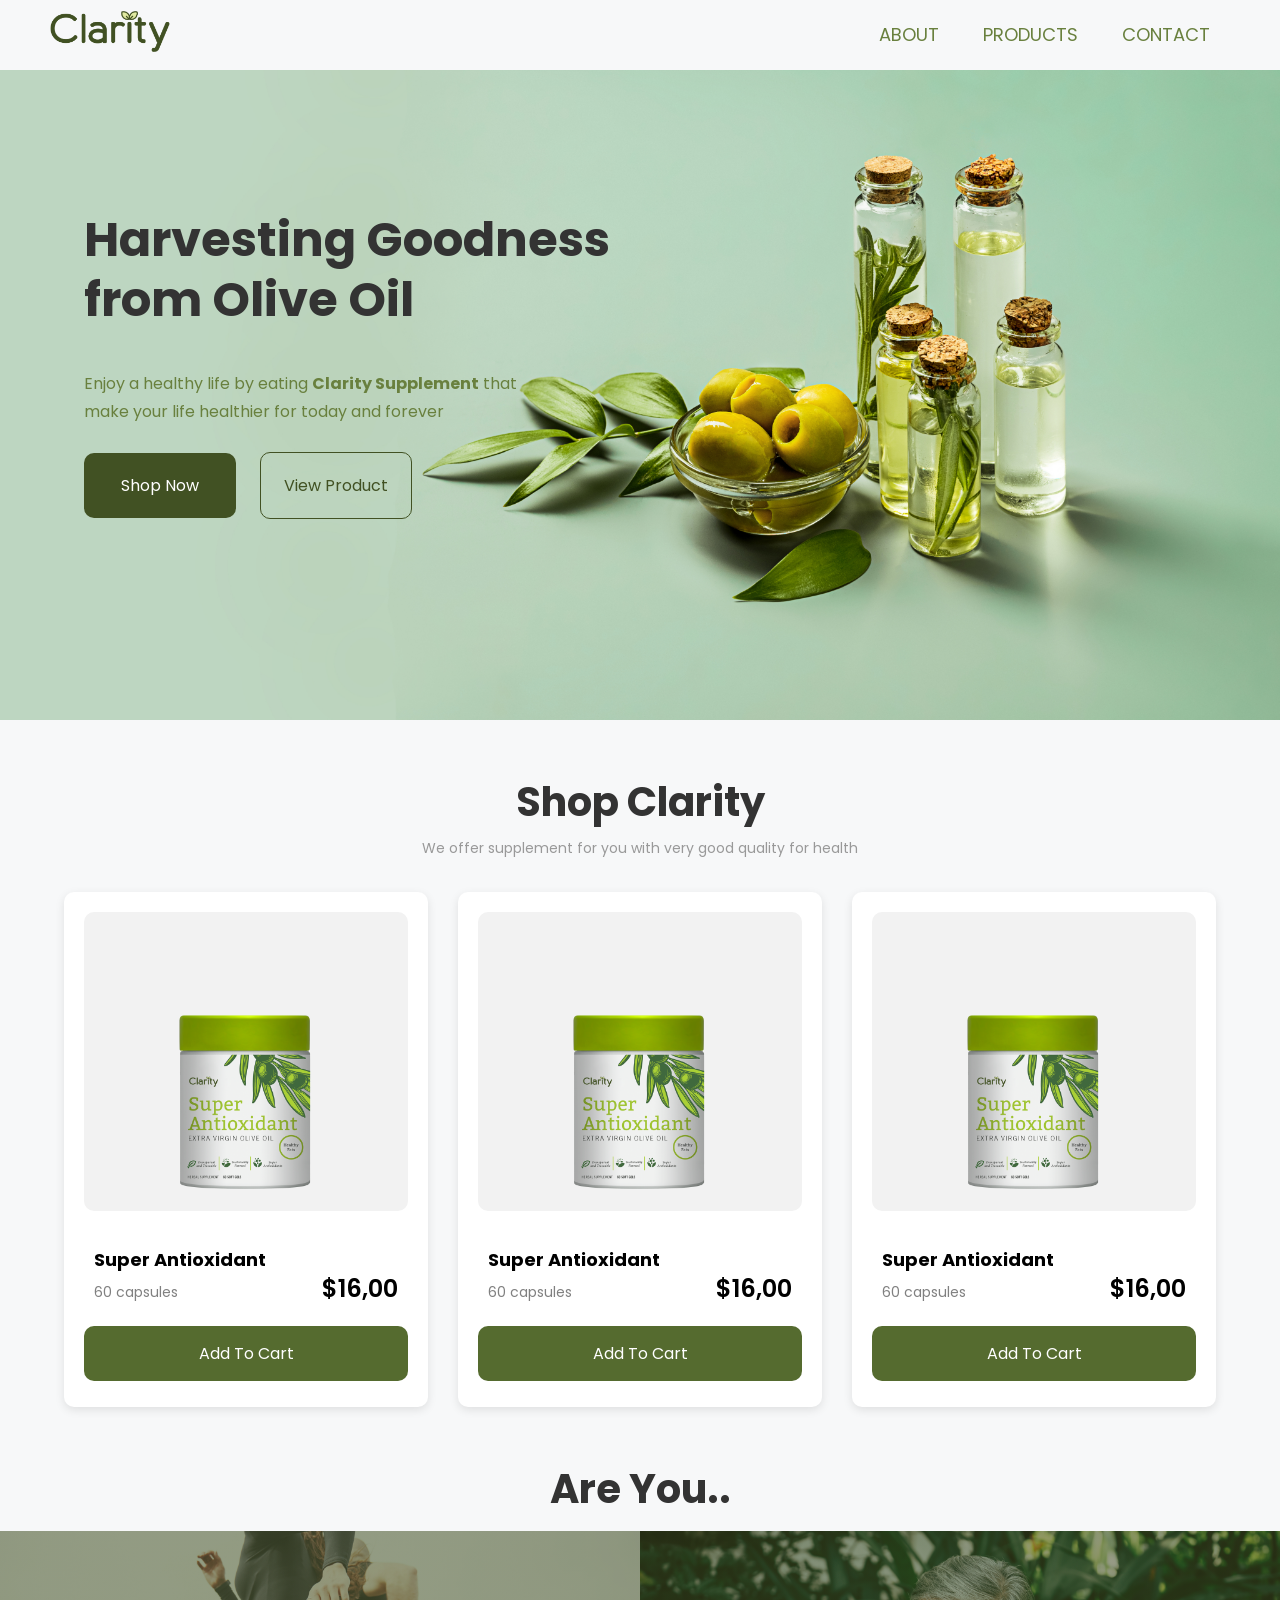
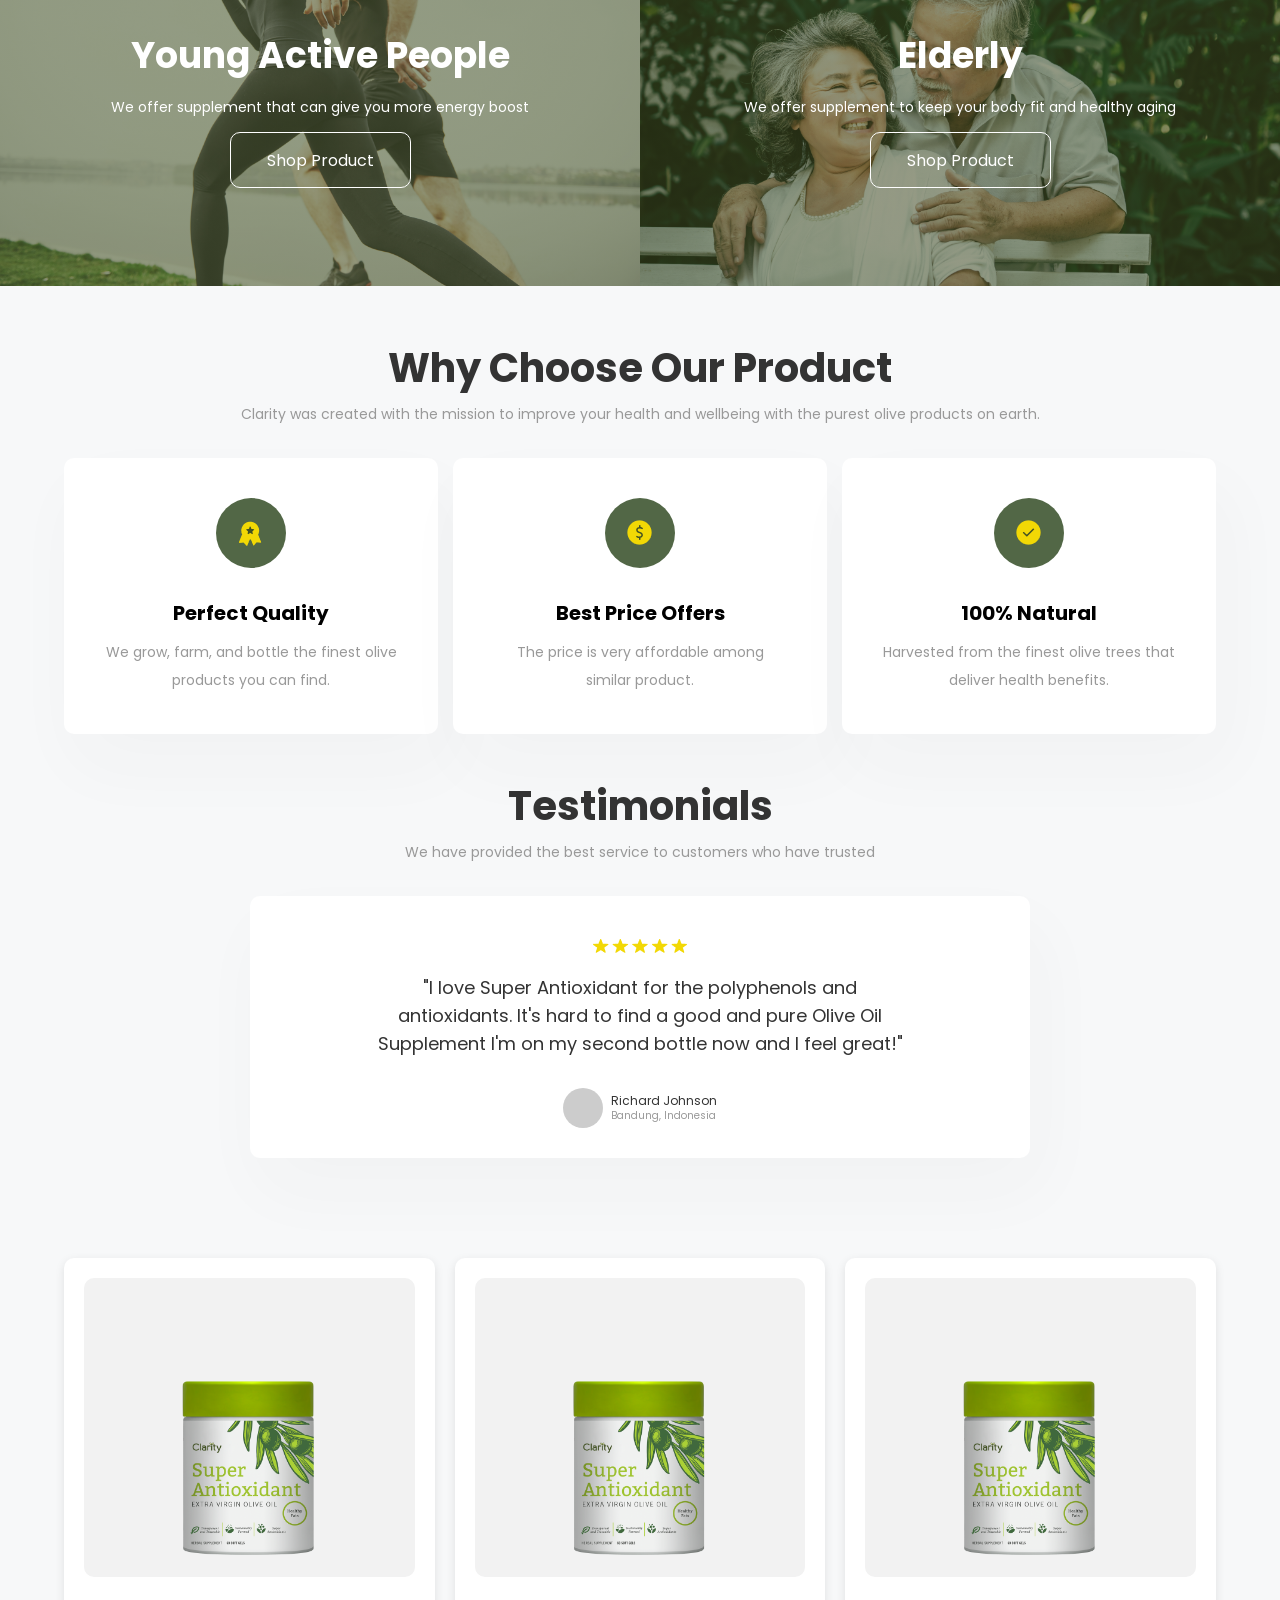
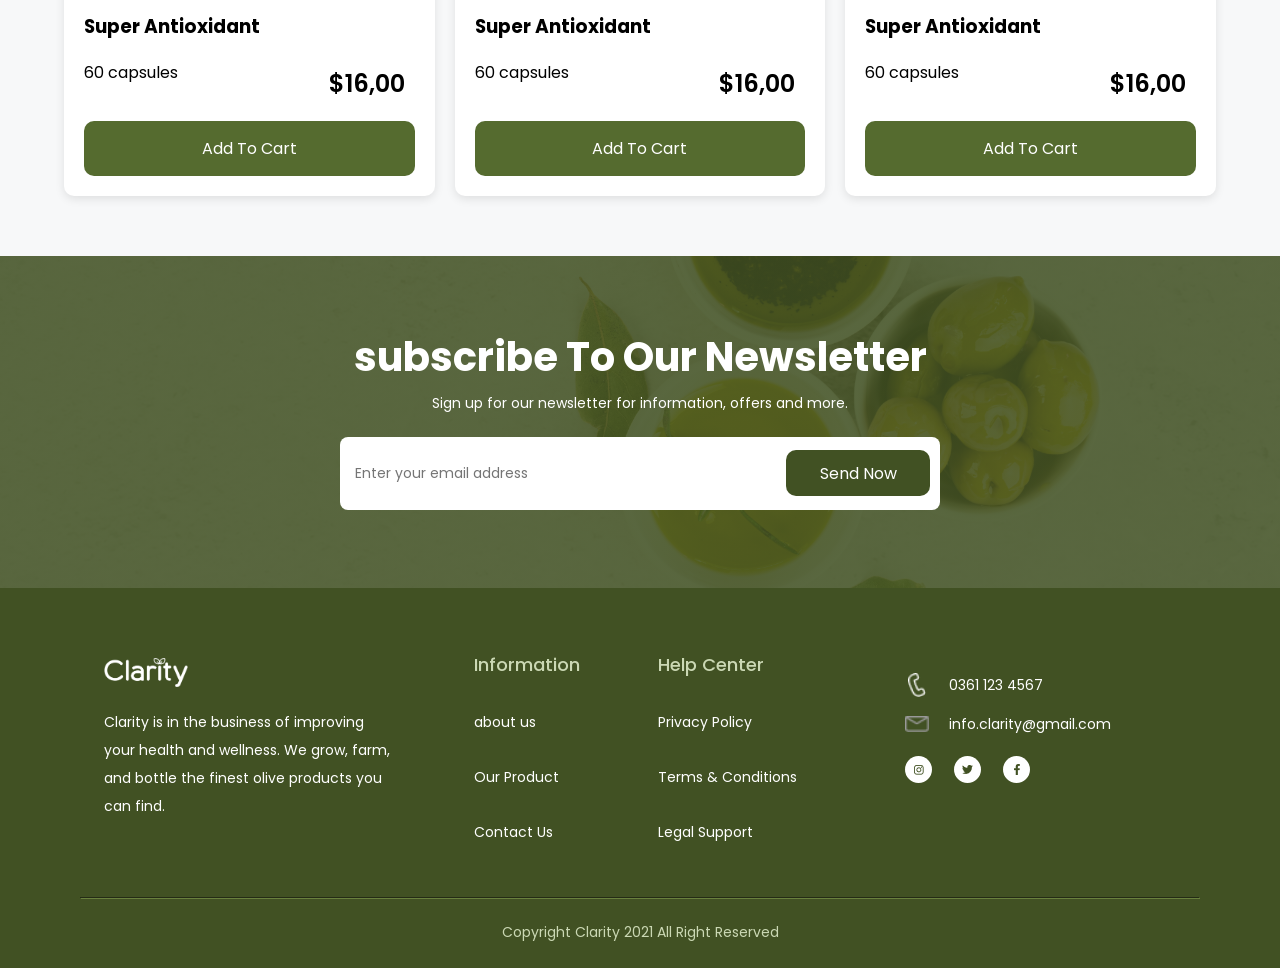
==== commit 5457f020: "Add files via upload" ====
--- a/index.html
+++ b/index.html
@@ -163,7 +163,7 @@
                     <div class="price">
                         <span>$16,00</span>
                     </div>
-                    <button>Add To Cart</button>
+                    <button class="button-green">Add To Cart</button>
                 </div>
 
                 <div class="card2">
@@ -173,7 +173,7 @@
                     <div class="price">
                         <span>$16,00</span>
                     </div>
-                    <button>Add To Cart</button>
+                    <button class="button-green">Add To Cart</button>
                 </div>
 
                 <div class="card3">
@@ -183,7 +183,7 @@
                     <div class="price">
                         <span>$16,00</span>
                     </div>
-                    <button>Add To Cart</button>
+                    <button class="button-green">Add To Cart</button>
                 </div>
             </div>
         </div>
--- a/style.css
+++ b/style.css
@@ -20,8 +20,7 @@
 }
 
 
-.card button,
-.submit-subscribe {
+.button{
     cursor: pointer;
 }
 
@@ -90,12 +89,24 @@
 
 .hero-text {
     width: 1200px;
-    
+
+}
+
+.hero-button a {
+    width: 100%;
+    max-width: 152px;
+    text-align: center;
+    display: inline-block;
+    color: #fff;
+    border-radius: 10px;
+    text-decoration: none;
+    background-color: #415123;
+    padding: 20px;
+    margin: 10px 20px 0 0;
 }
 
 .hero-text,
-.hero-button,
-.hero-button .button-view {
+.hero-button {
     position: relative;
     z-index: 1;
 }
@@ -117,16 +128,6 @@
     font-weight: 400;
     font-size: 16px;
     line-height: 28px;
-}
-
-.hero-button a {
-    display: inline-block;
-    color: #fff;
-    border-radius: 10px;
-    text-decoration: none;
-    background-color: #415123;
-    padding: 20px;
-    margin: 10px 20px 0 0;
 }
 
 .hero-button .button-view {
@@ -231,16 +232,21 @@
     color: white;
     border: none;
     border-radius: 10px;
-    cursor: pointer;
-    margin-top: 10px;
-}
-
-.card button:hover,
-.submit-subscribe:hover,
-.button-shop:hover
-#nav-menu a:hover {
+}
+
+.button-green:hover {
     background: #2d3a17;
 }
+
+.button-transparent:hover {
+    background-color: #cccccc94;
+}
+
+.nav-link a:hover {
+    color: #2d3a17;
+}
+
+
 
 
 /*--are--*/
@@ -571,7 +577,6 @@
     color: white;
     border: none;
     border-radius: 10px;
-    cursor: pointer;
     margin: 0;
 }
 
@@ -948,7 +953,7 @@
         font-size: 11px;
         width: 100%;
         height: 34px;
-        margin: 0;
+        margin-top: 20px;
     }
 
     /*---- are ----*/
@@ -1076,12 +1081,6 @@
 
     .card3 {
         grid-column: auto;
-    }
-
-    .card1 button,
-    .card2 button,
-    .card3 button {
-        margin-top: 20px;
     }
 
 
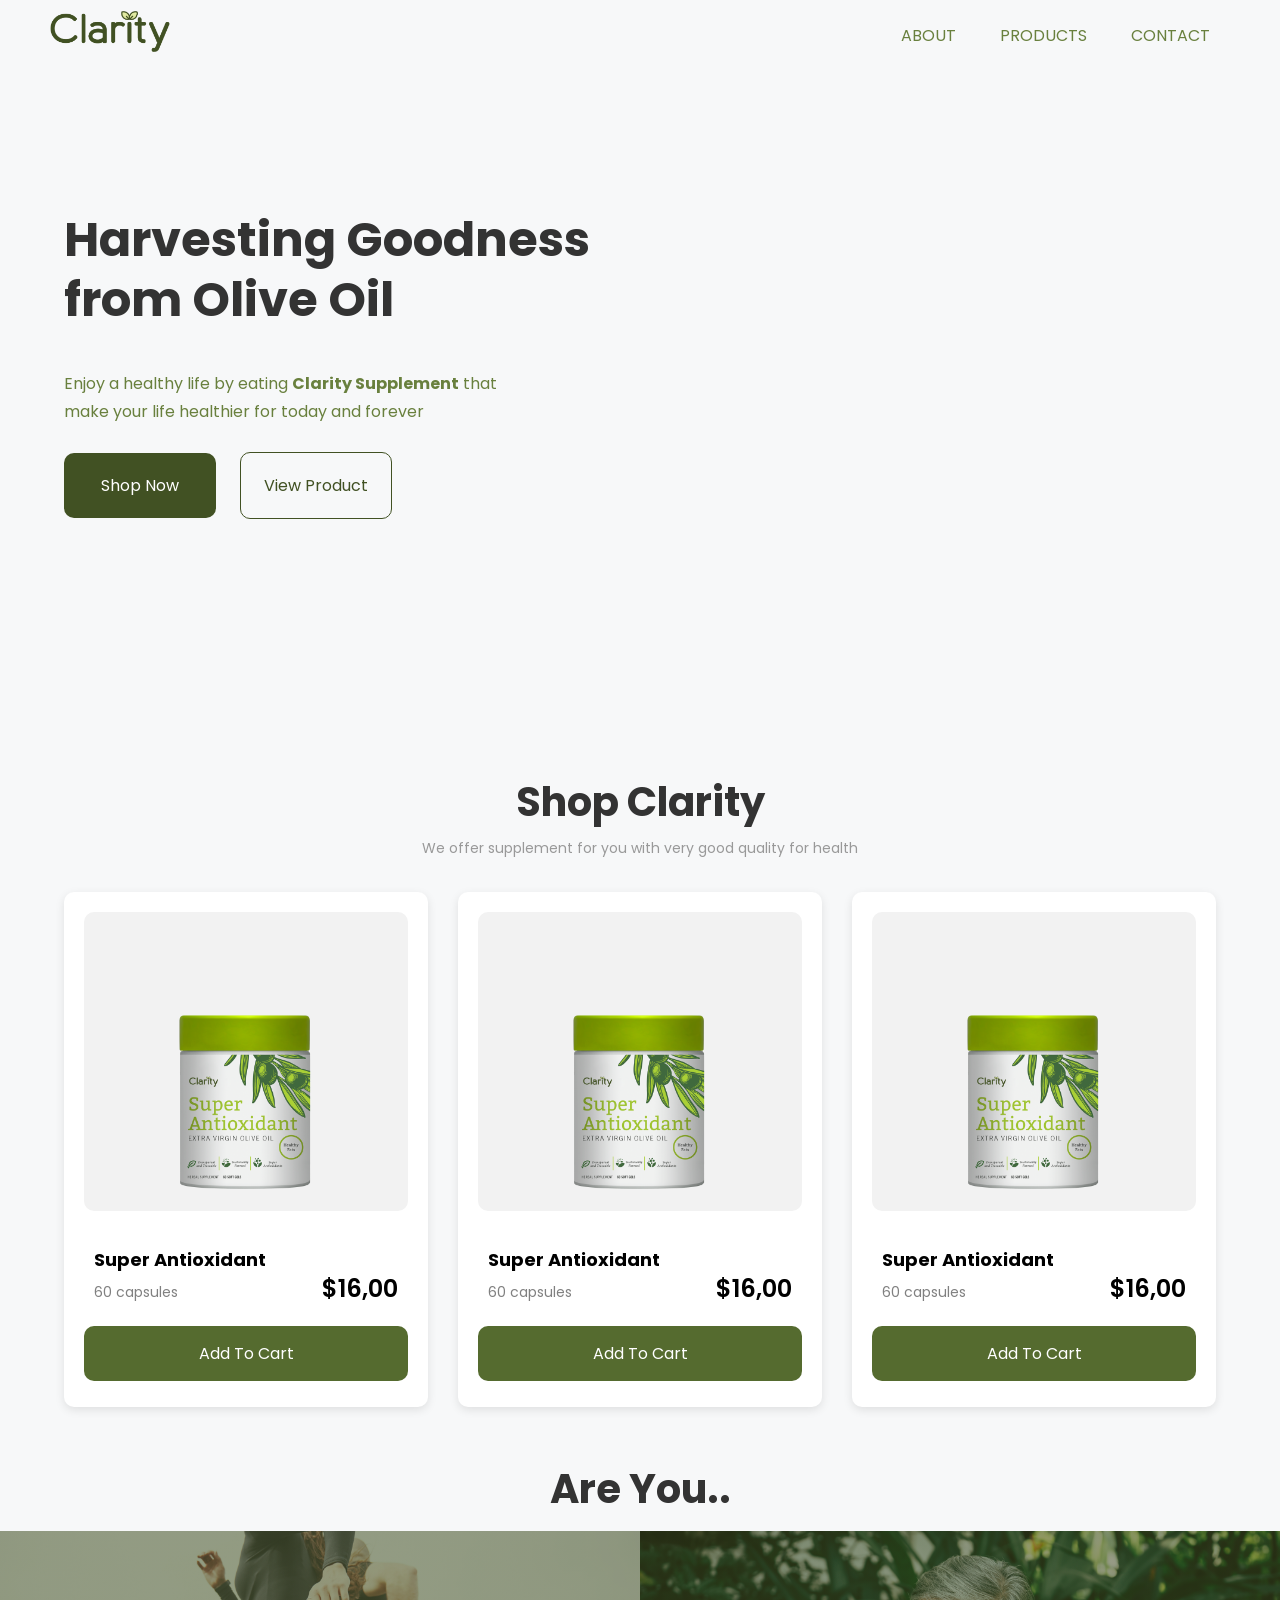
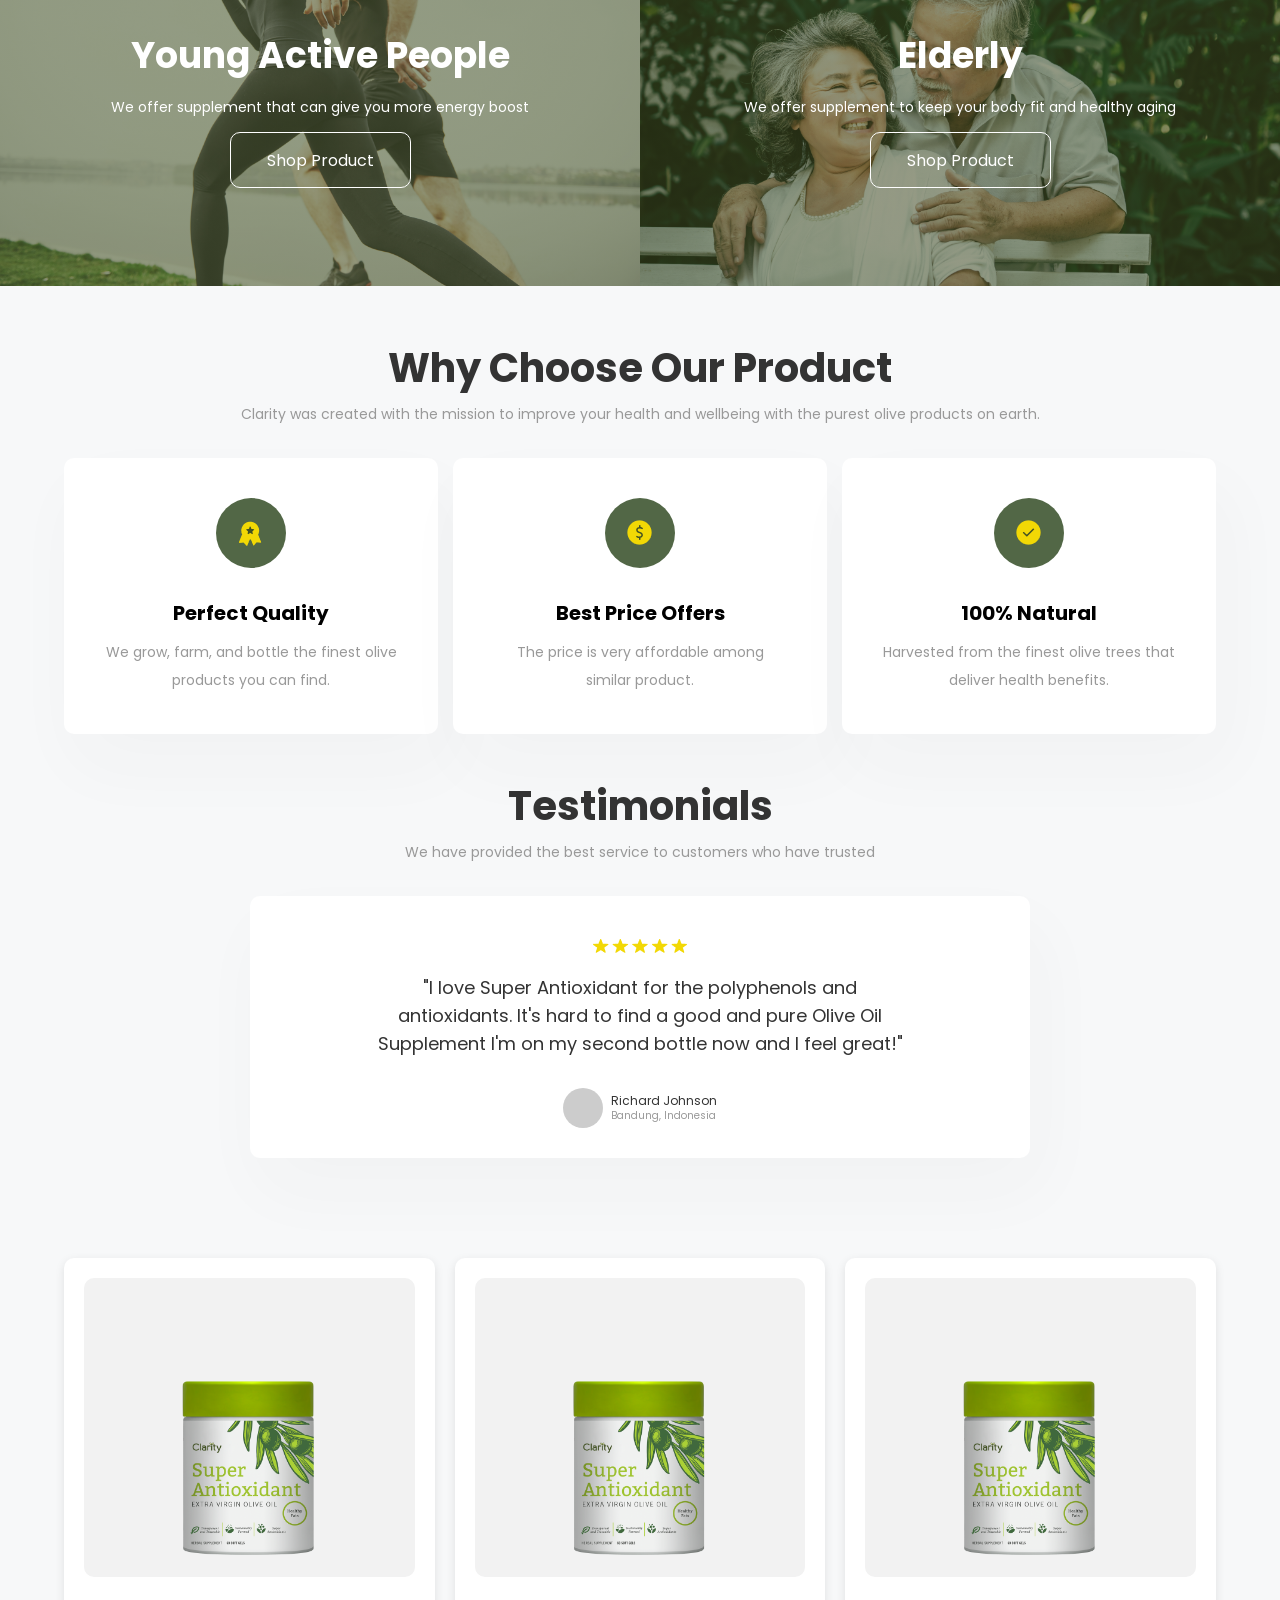
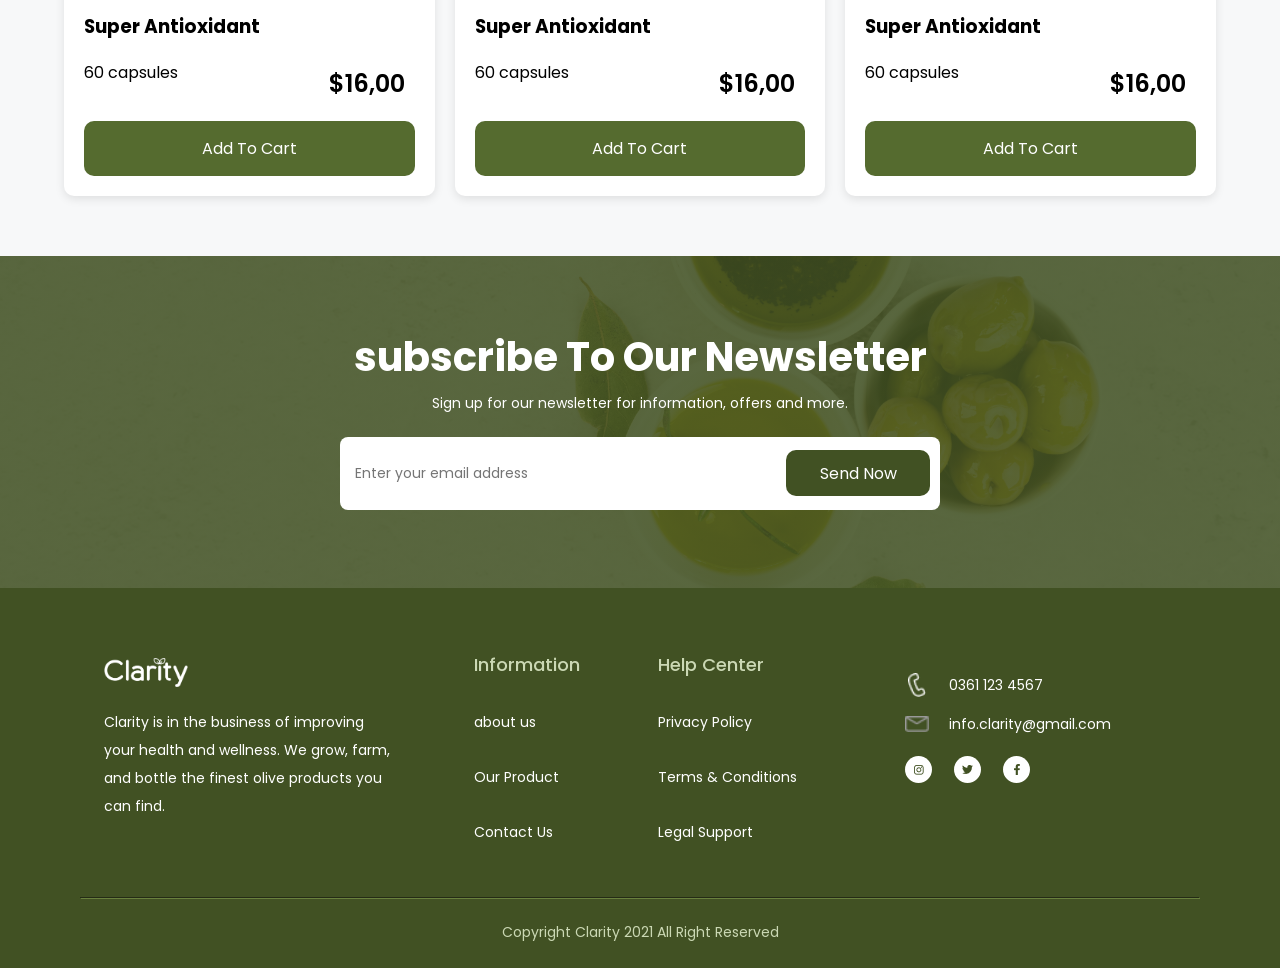
==== commit 225c3b7f: "Add files via upload" ====
--- a/index.html
+++ b/index.html
@@ -33,15 +33,18 @@
 
     <section>
         <div class="hero">
-            <div class="hero-text container">
-                <h1>Harvesting Goodness
-                    from Olive Oil</h1>
-                <p>Enjoy a healthy life by eating <span><strong>Clarity Supplement</strong> </span> that make your life
-                    healthier for today and forever</p>
-            </div>
-            <div class="hero-button container">
-                <a href="#Shop" class="button-green button button-shop">Shop Now</a>
-                <a href="#View" class="button-transparent button button-view">View Product</a>
+            <div class="container">
+                <div class="hero-text">
+                    <h1>Harvesting Goodness
+                        from Olive Oil</h1>
+                    <p>Enjoy a healthy life by eating <span><strong>Clarity Supplement</strong> </span> that make your
+                        life
+                        healthier for today and forever</p>
+                </div>
+                <div class="hero-button">
+                    <a href="#Shop" class="button-green button button-shop">Shop Now</a>
+                    <a href="#View" class="button-transparent button button-view">View Product</a>
+                </div>
             </div>
         </div>
     </section>
@@ -82,21 +85,21 @@
         </div>
     </section>
 
-        <div class="are">
-            <h2>Are You..</h2>
-            <div class="are-container">
-                <div class="young">
-                    <h3>Young Active People</h3>
-                    <p>We offer supplement that can give you more energy boost</p>
-                    <button class="button-transparent">Shop Product</button>
-                </div>
-                <div class="elderly">
-                    <h3>Elderly</h3>
-                    <p>We offer supplement to keep your body fit and healthy aging</p>
-                    <button class="button-transparent">Shop Product</button>
-                </div>
-            </div>
-        </div>
+    <div class="are">
+        <h2>Are You..</h2>
+        <div class="are-container">
+            <div class="young">
+                <h3>Young Active People</h3>
+                <p>We offer supplement that can give you more energy boost</p>
+                <button class="button-transparent">Shop Product</button>
+            </div>
+            <div class="elderly">
+                <h3>Elderly</h3>
+                <p>We offer supplement to keep your body fit and healthy aging</p>
+                <button class="button-transparent">Shop Product</button>
+            </div>
+        </div>
+    </div>
 
 
     <section>
@@ -129,28 +132,28 @@
 
     </section>
 
-        <div class="testimoni">
-            <h2>Testimonials</h2>
-            <p>We have provided the best service to customers who have trusted</p>
-
-            <div class="desc-testi">
-                <div class="stars">
-                    <img src="image/Group 1685.png" alt="stars">
-                </div>
-
-                <p>"I love Super Antioxidant for the polyphenols and antioxidants.
-                    It's hard to find a good and pure Olive Oil Supplement
-                    I'm on my second bottle now and I feel great!"</p>
-
-                <div class="profile">
-                    <div class="profile-img"></div>
-                    <div class="profile-info">
-                        <p class="name">Richard Johnson</p>
-                        <p class="location">Bandung, Indonesia</p>
-                    </div>
-                </div>
-            </div>
-        </div>
+    <div class="testimoni">
+        <h2>Testimonials</h2>
+        <p>We have provided the best service to customers who have trusted</p>
+
+        <div class="desc-testi">
+            <div class="stars">
+                <img src="image/Group 1685.png" alt="stars">
+            </div>
+
+            <p>"I love Super Antioxidant for the polyphenols and antioxidants.
+                It's hard to find a good and pure Olive Oil Supplement
+                I'm on my second bottle now and I feel great!"</p>
+
+            <div class="profile">
+                <div class="profile-img"></div>
+                <div class="profile-info">
+                    <p class="name">Richard Johnson</p>
+                    <p class="location">Bandung, Indonesia</p>
+                </div>
+            </div>
+        </div>
+    </div>
 
 
     <section>
@@ -189,14 +192,14 @@
         </div>
     </section>
 
-        <div class="subscribe">
-            <h2>subscribe To Our Newsletter</h2>
-            <p>Sign up for our newsletter for information, offers and more.</p>
-            <div class="send-subscribe">
-                <input type="email" id="email" placeholder="Enter your email address" />
-                <button type="submit" class="button submit-subscribe button-green">Send Now</button>
-            </div>
-        </div>
+    <div class="subscribe">
+        <h2>subscribe To Our Newsletter</h2>
+        <p>Sign up for our newsletter for information, offers and more.</p>
+        <div class="send-subscribe">
+            <input type="email" id="email" placeholder="Enter your email address" />
+            <button type="submit" class="button submit-subscribe button-green">Send Now</button>
+        </div>
+    </div>
 
 
     <section>
@@ -245,7 +248,7 @@
                     </div>
                 </div>
             </div>
-            
+
             <div class="footer-bottom">
                 <hr>
                 <p>Copyright Clarity 2021 All Right Reserved</p>
--- a/style.css
+++ b/style.css
@@ -15,7 +15,7 @@
 
 body {
 
-    font-family: Poppins;
+    font-family: Poppins, sans-serif;
     background-color: #F7F8F9;
 }
 
@@ -54,7 +54,7 @@
 }
 
 .nav-link a {
-    font-size: 18px;
+    font-size: 16px;
     line-height: 100%;
     color: #69803E;
     text-decoration: none;
@@ -71,25 +71,14 @@
     position: relative;
     width: 100%;
     height: 650px;
-    padding: 100px 60px;
+    padding-top: 100px;
     overflow: hidden;
 }
 
-.hero::before {
-    content: "";
-    position: absolute;
-    inset: 0;
-    background-image: url(image/bg-header.jpg);
+.hero {
+    background-image: url(image/bg-header-miror.jpeg);
     background-size: cover;
     background-position: 50% 50%;
-    background-repeat: no-repeat;
-    transform: scaleX(-1);
-    z-index: 0;
-}
-
-.hero-text {
-    width: 1200px;
-
 }
 
 .hero-button a {
@@ -245,9 +234,6 @@
 .nav-link a:hover {
     color: #2d3a17;
 }
-
-
-
 
 /*--are--*/
 
@@ -953,7 +939,6 @@
         font-size: 11px;
         width: 100%;
         height: 34px;
-        margin-top: 20px;
     }
 
     /*---- are ----*/
@@ -1219,7 +1204,7 @@
         padding-top: 10px;
         font-size: 11px;
     }
-
+    
 
 
 }
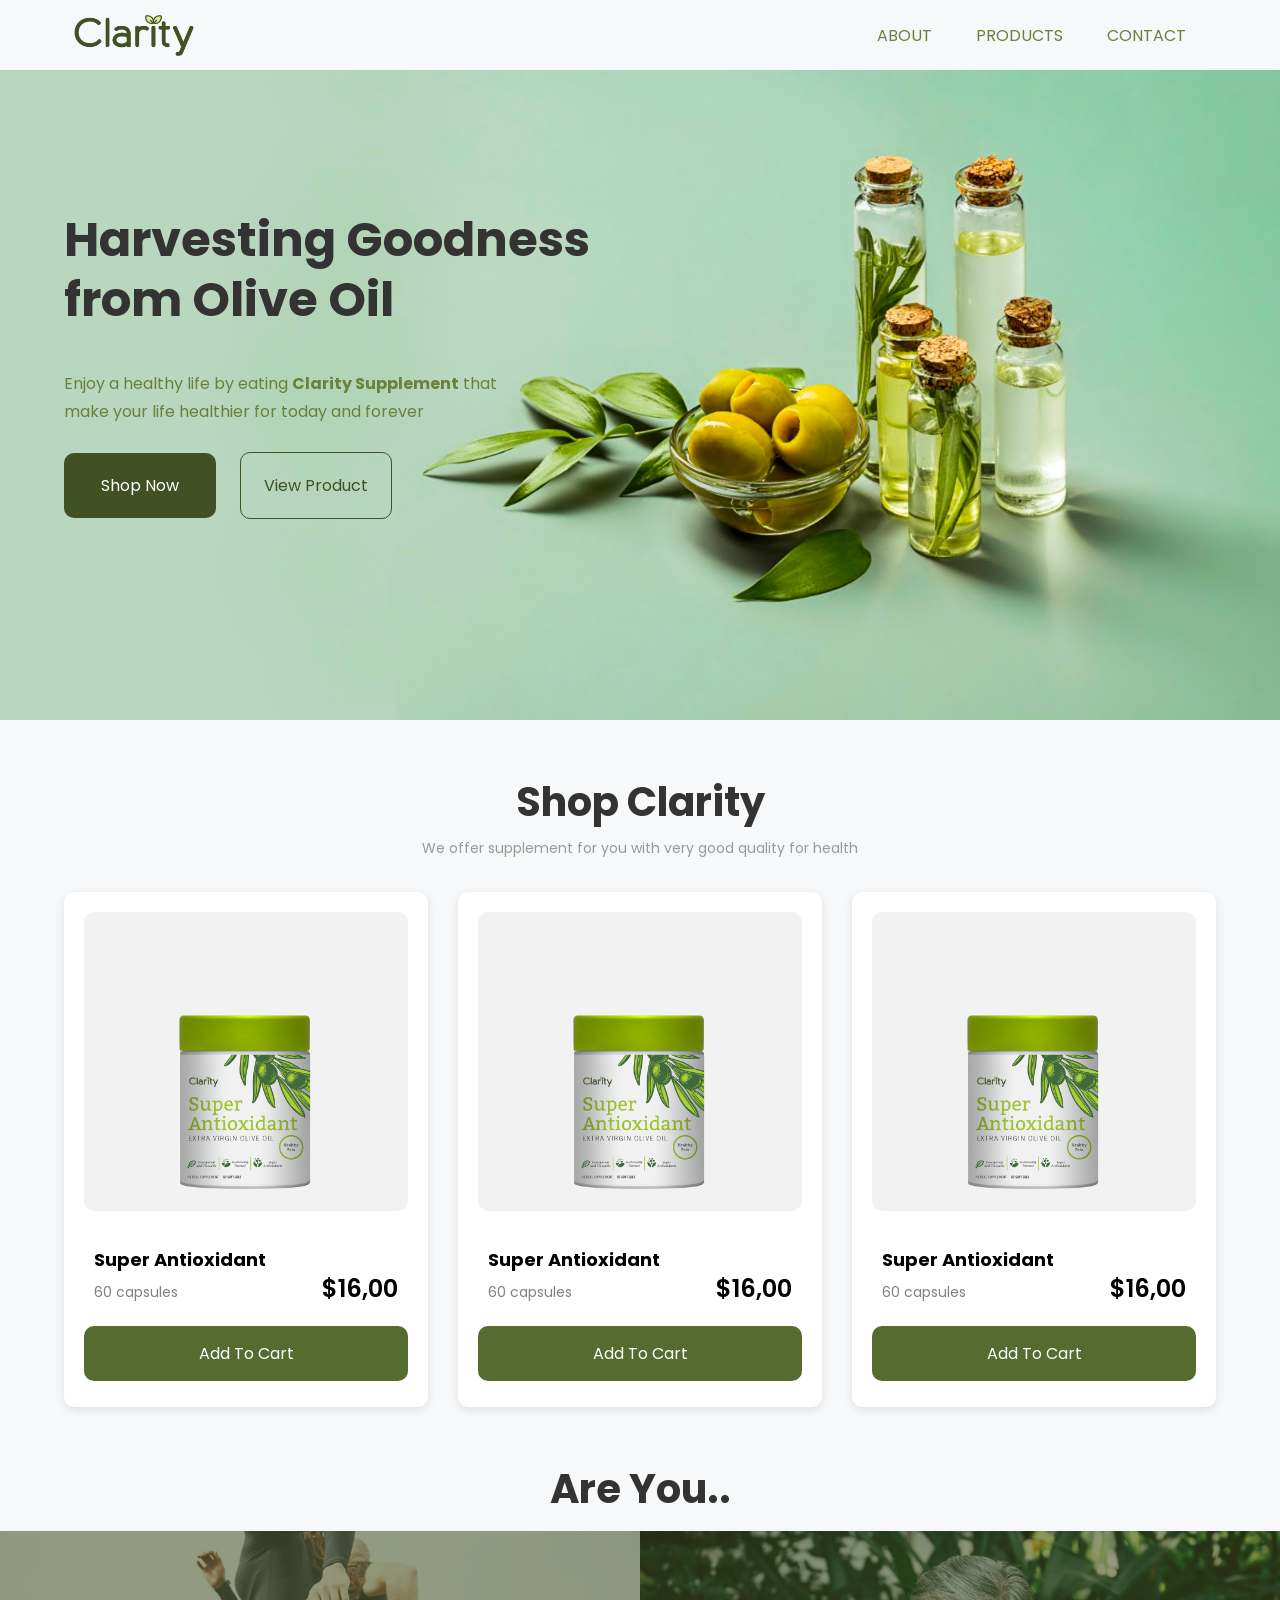
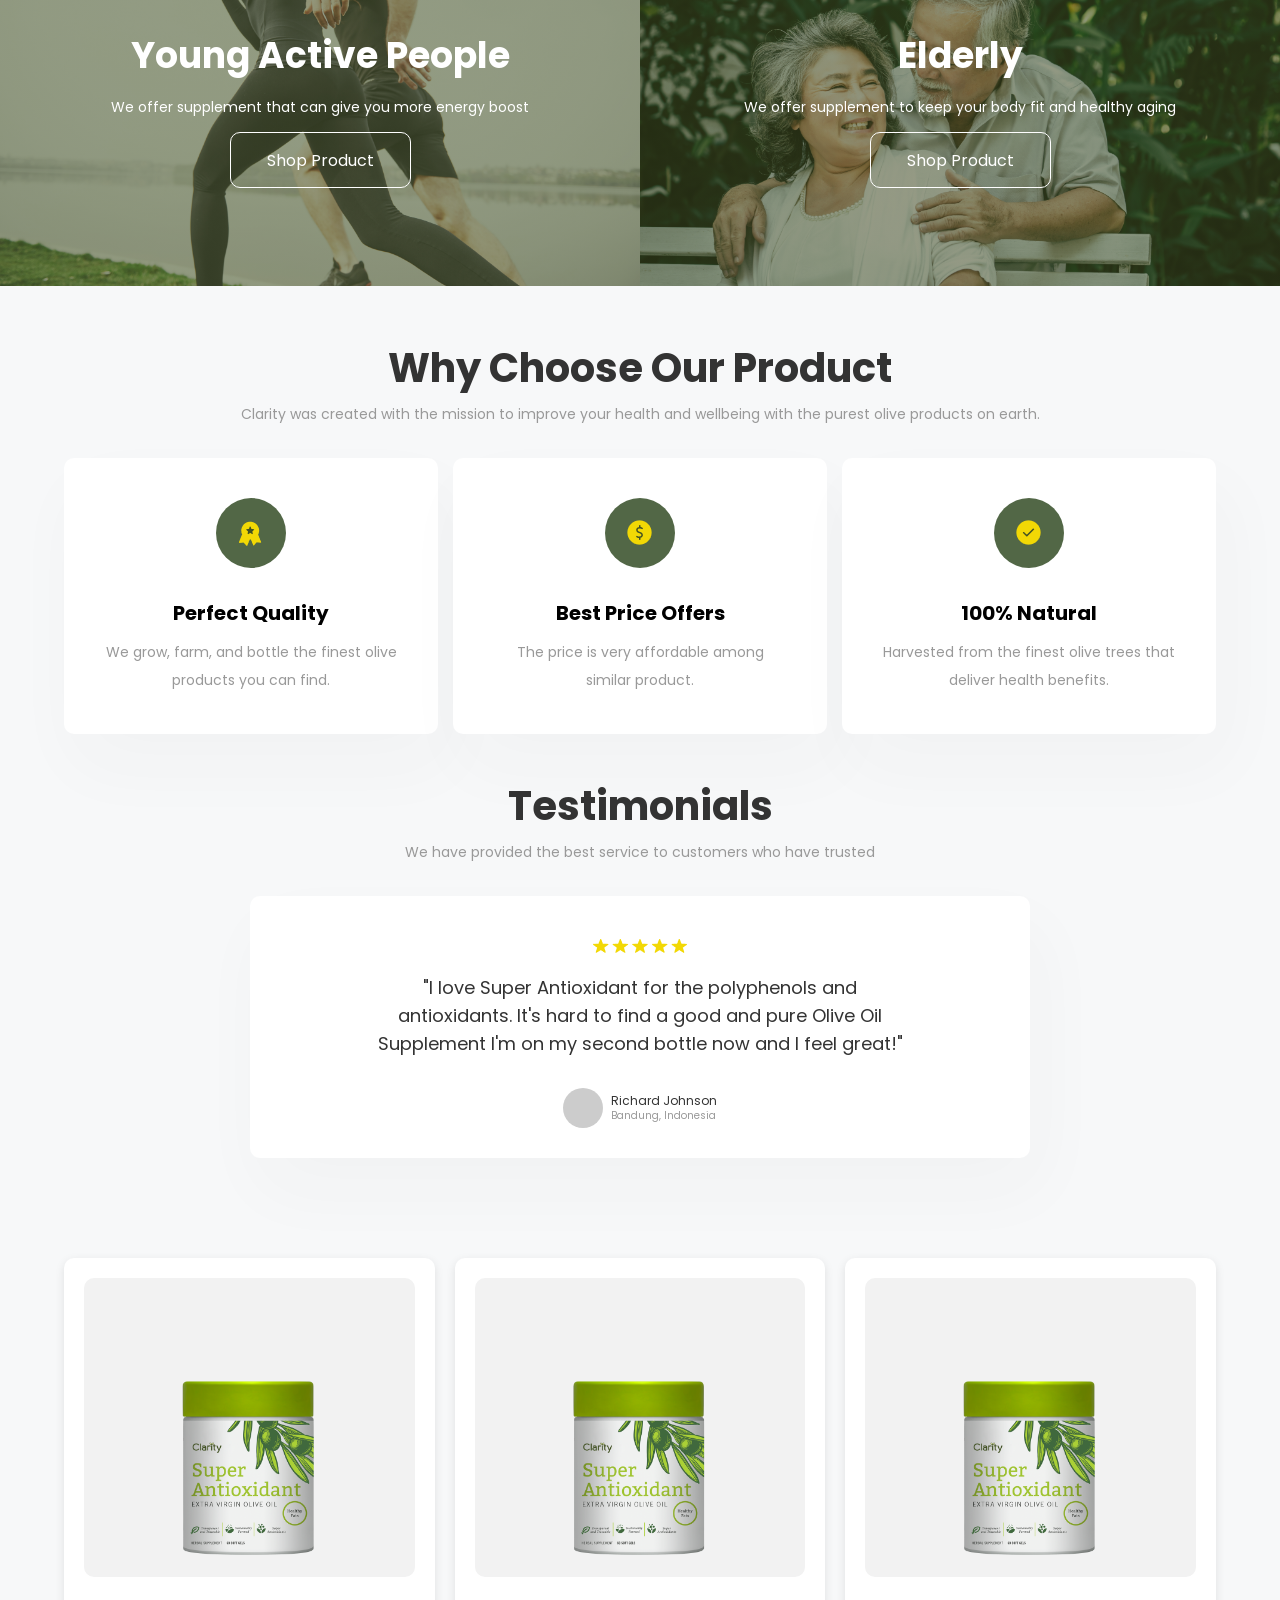
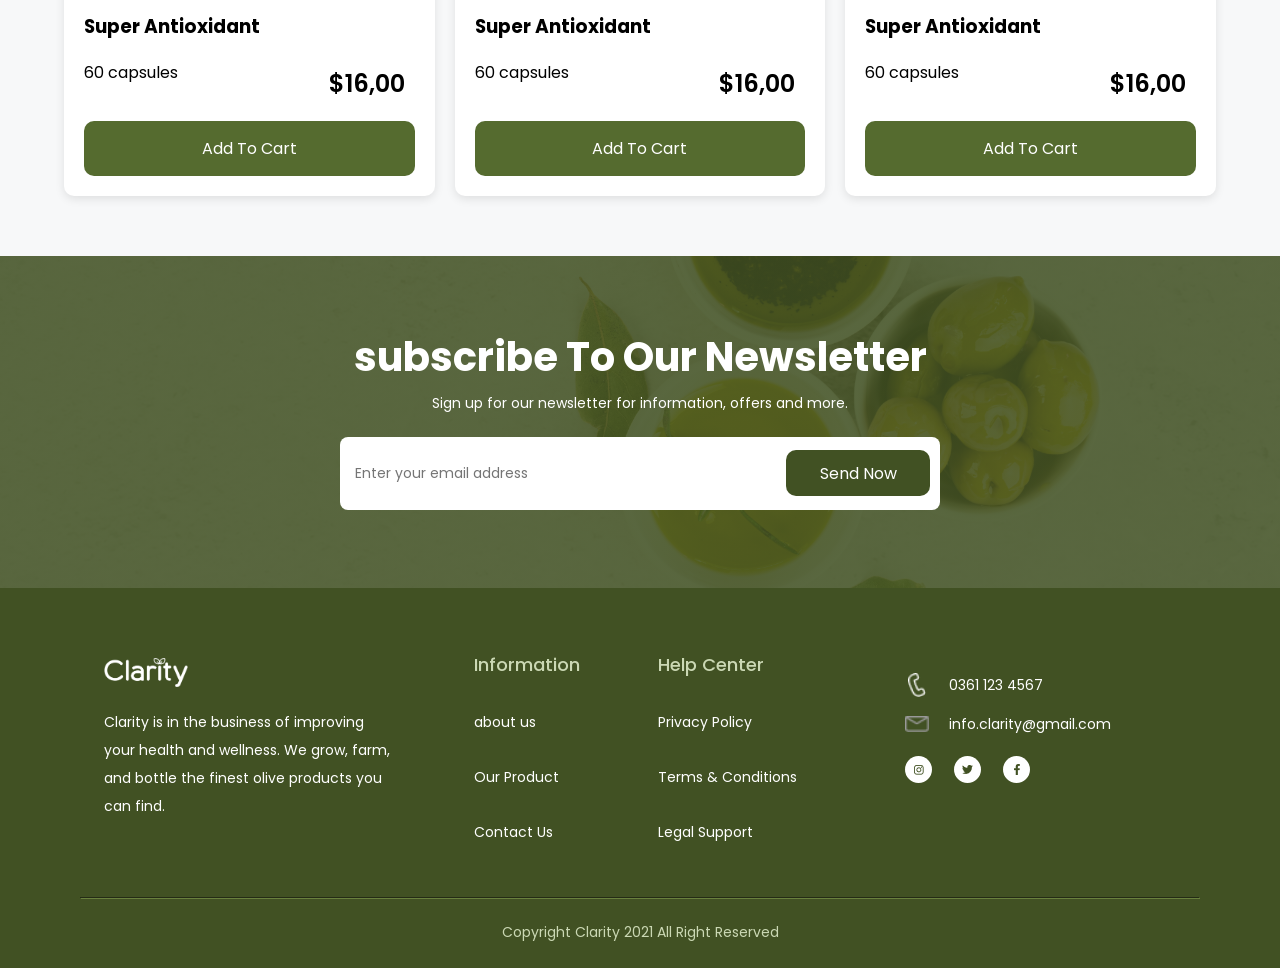
==== commit e45c9448: "Add files via upload" ====
--- a/index.html
+++ b/index.html
@@ -12,22 +12,33 @@
 
 <body>
     <nav class="navbar">
-        <a href="#" class="logo">
-            <img src="image/logo-02.png" alt="logo">
-        </a>
-        <div class="nav-mobile">
-            <button class="hamburger" onclick="toggleMenu()">☰</button>
-            <div class="nav-menu" id="nav-menu">
+        <div class="container">
+
+            <!-- Logo -->
+            <a href="#" class="logo">
+                <img src="image/logo-02.png" alt="Logo">
+            </a>
+
+            <!-- Desktop Menu -->
+            <div class="nav-link">
                 <a href="#ABOUT">ABOUT</a>
                 <a href="#PRODUCTS">PRODUCTS</a>
                 <a href="#CONTACT">CONTACT</a>
             </div>
-        </div>
-
-        <div class="nav-link">
-            <a href="#ABOUT">ABOUT</a>
-            <a href="#PRODUCTS">PRODUCTS</a>
-            <a href="#CONTACT">CONTACT</a>
+
+            <!-- Mobile Menu -->
+            <div class="nav-mobile">
+                <button class="hamburger" onclick="toggleMenu()" aria-label="Toggle menu">
+                    ☰
+                </button>
+
+                <div class="nav-menu" id="nav-menu">
+                    <a href="#ABOUT">ABOUT</a>
+                    <a href="#PRODUCTS">PRODUCTS</a>
+                    <a href="#CONTACT">CONTACT</a>
+                </div>
+            </div>
+
         </div>
     </nav>
 
--- a/style.css
+++ b/style.css
@@ -39,9 +39,16 @@
 
 /*--header--*/
 
+.logo {
+    display: flex;
+    align-items: center;
+}
+
 .logo img {
     width: 120px;
     height: 41px;
+    display: block;
+    object-fit: contain;
 }
 
 .navbar {
@@ -51,6 +58,19 @@
     padding: 15px 50px;
     height: auto;
     max-height: 70px;
+}
+
+.navbar .container {
+    width: 100%;
+    max-width: 1200px;
+    min-height: 70px;
+    margin: 0 auto;
+
+    display: flex;
+    align-items: center;
+    justify-content: space-between;
+
+    box-sizing: border-box;
 }
 
 .nav-link a {
@@ -321,9 +341,6 @@
     display: flex;
     justify-content: center;
     gap: 15px;
-    margin: 20px 0;
-    width: 100%;
-    padding: 0 20px;
 }
 
 .why-card {
@@ -335,8 +352,6 @@
     box-shadow: 10px 32px 72px 0px rgba(51, 51, 51, 0.03);
     border-radius: 10px;
 }
-
-
 
 .why-container .icon {
     width: 70.8px;
@@ -1220,13 +1235,15 @@
         justify-self: center;
     }
 
+    /*-----------------*/
+
     .product-container {
         display: grid;
         gap: 25px;
         padding: 0 30px;
     }
 
-    .card:last-child {
+    .card:last-child{
         grid-column: 1 / 3;
         justify-self: center;
         width: 100%;
@@ -1251,4 +1268,21 @@
     .footer-box {
         margin: 0;
     }
+
+    /*-----------------------------------------------------------------------------------*/
+
+    .why-container {
+        display: grid;
+        gap: 25px;
+        padding: 0 40px;
+        
+    }
+
+    .why-card:last-child {
+        grid-column: 1 / 3;
+        justify-self: center;
+        width: 100%;
+        max-width: 380px;
+    }
+
 }
